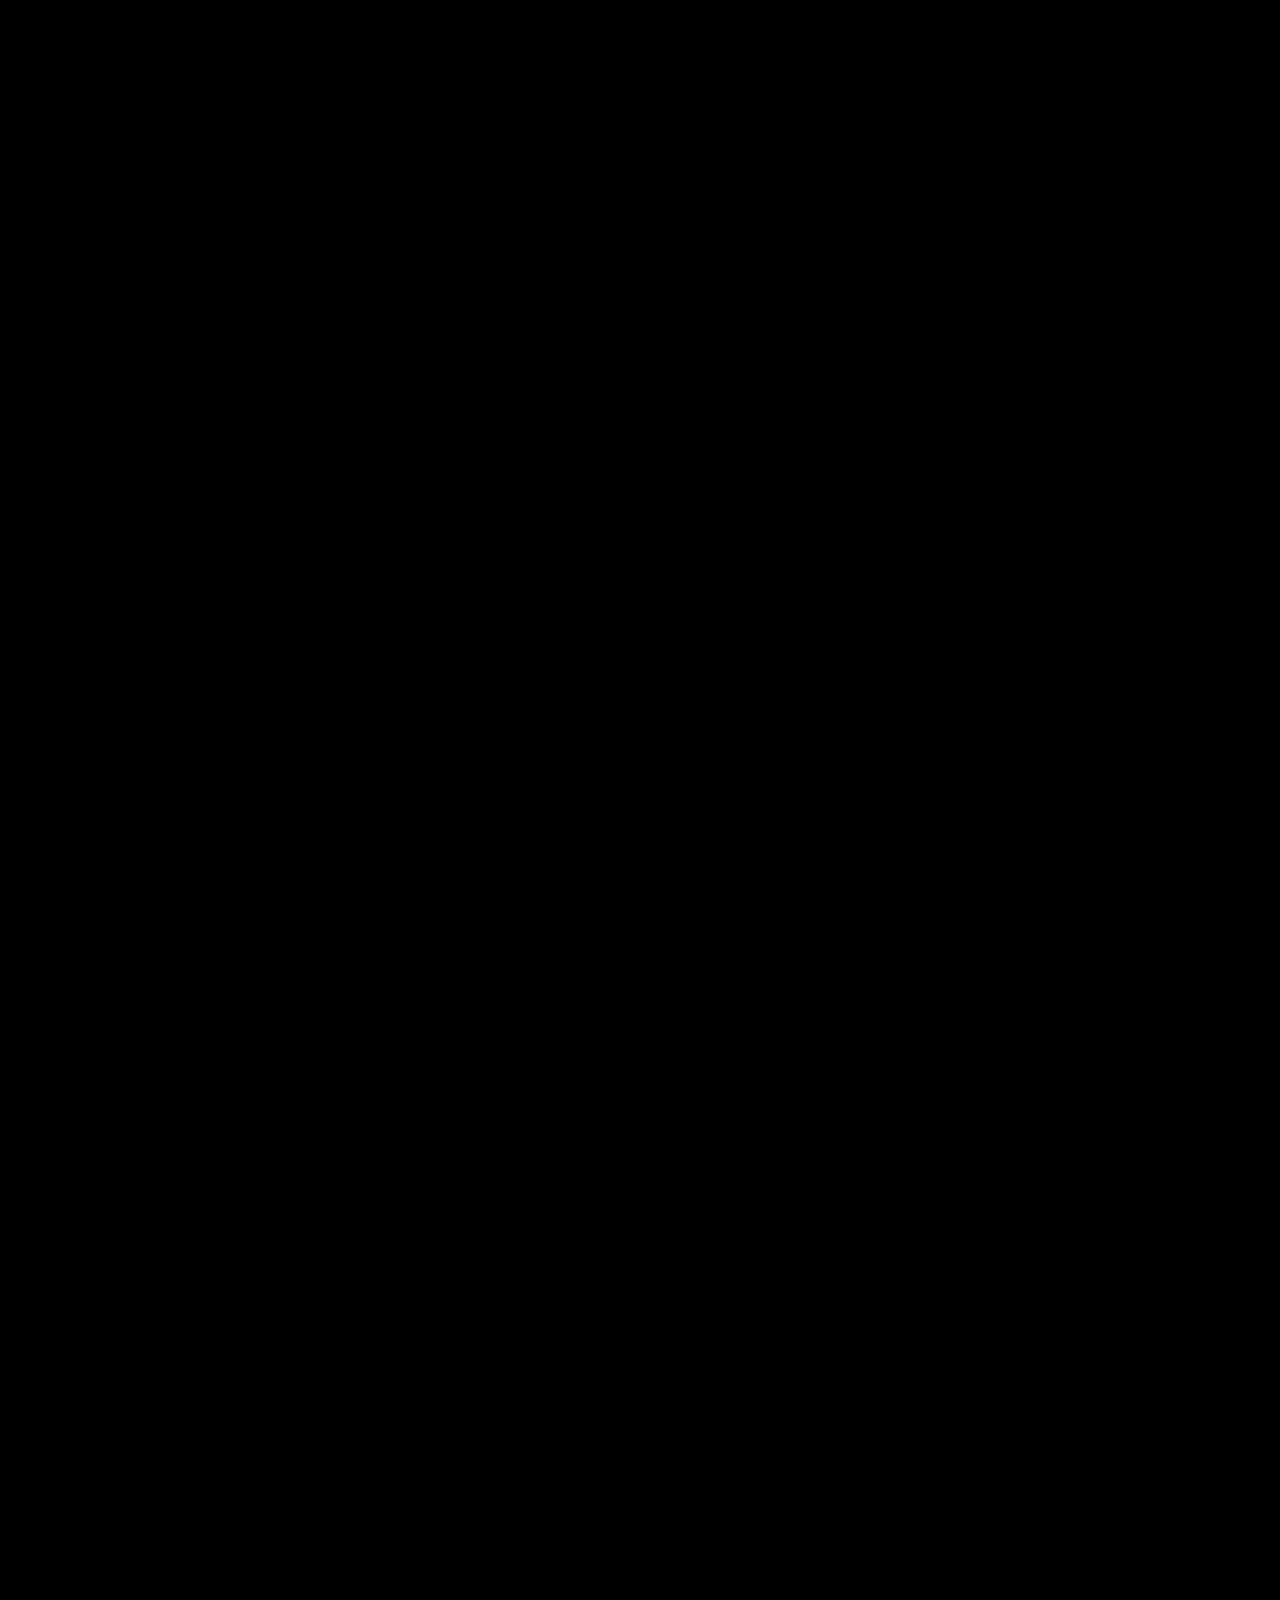
==== index.html @ 920f7a50 "initial commit" ====
<!DOCTYPE html>
<html>
<head>
    <script src="index.js"></script>
    <link rel="stylesheet" href="index.css">
    <meta name="viewport" content="width=device-width, initial-scale=1.0">
</head>

<body style="margin: 0;">
    <div class="space">

    </div>

</body>
</html>
---- index.css ----
.space {
    height: 200vh;
    width: 100%;
    background-color: black;
}
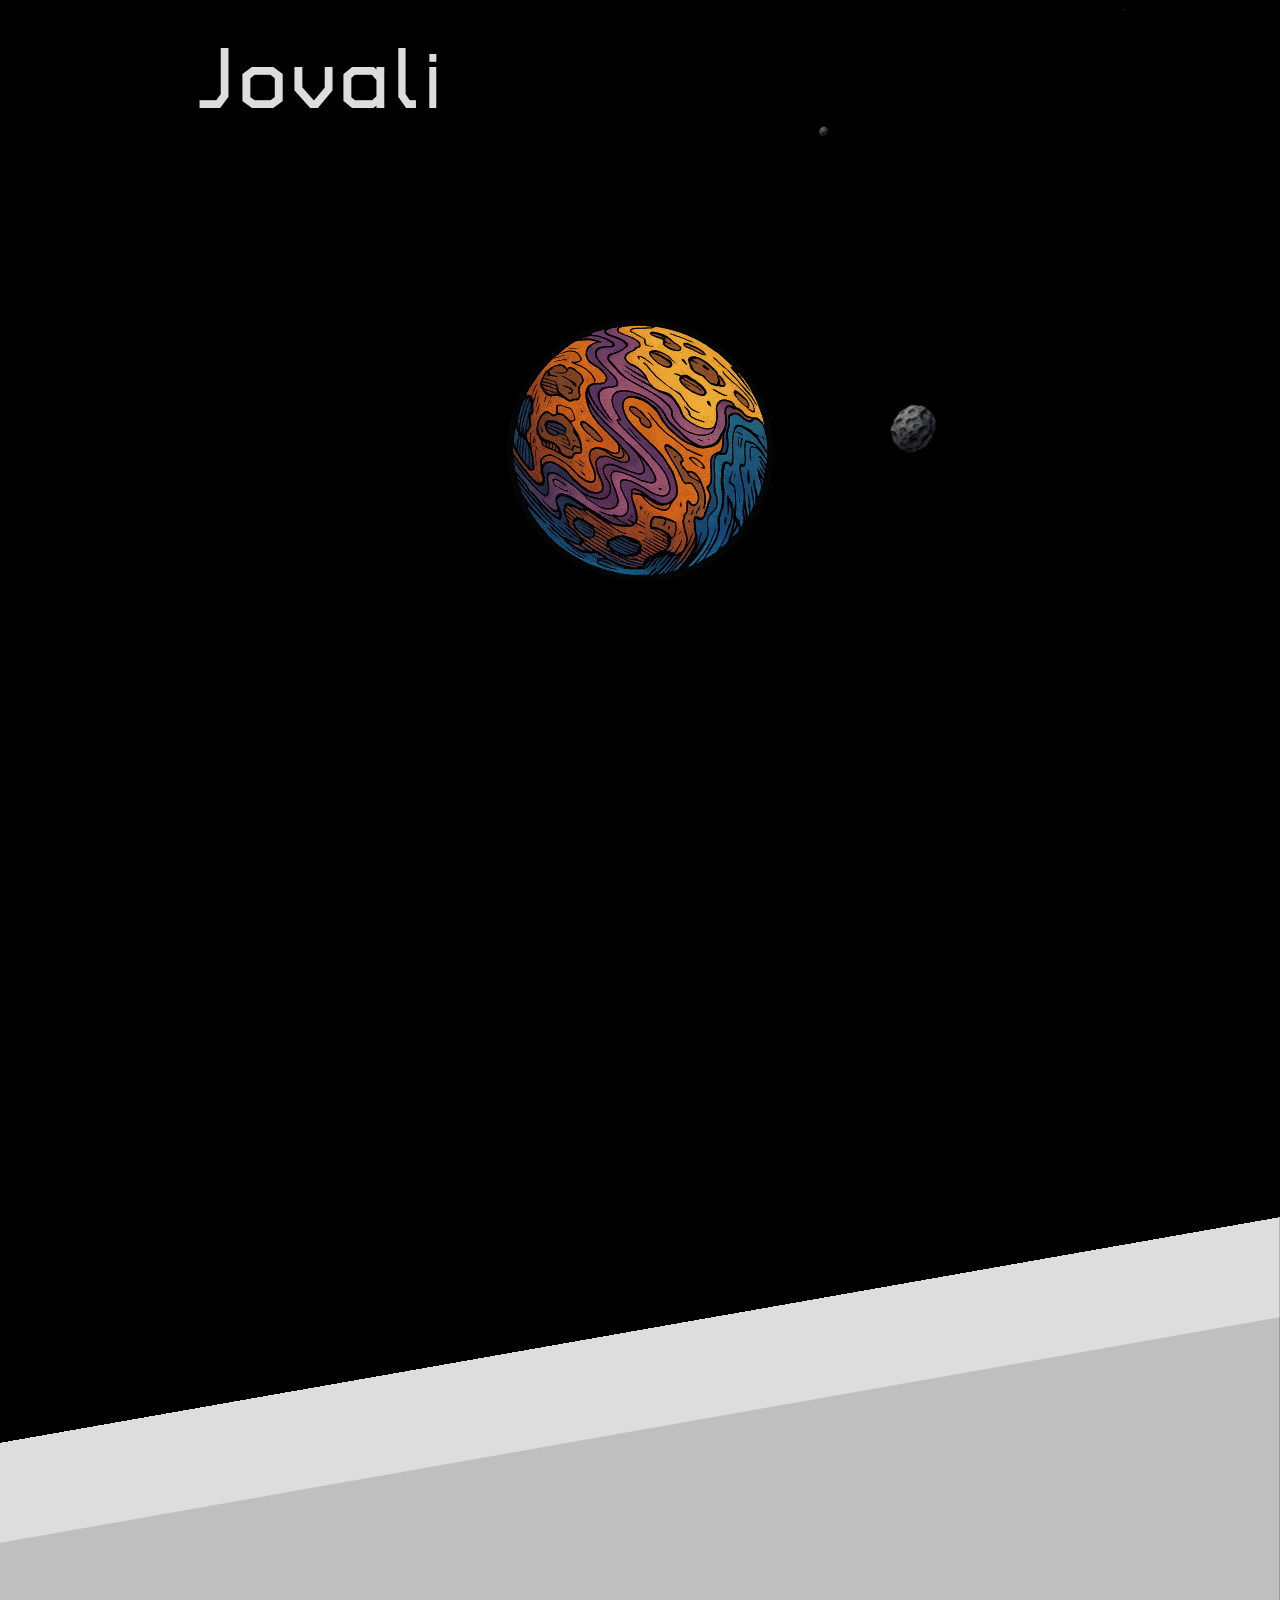
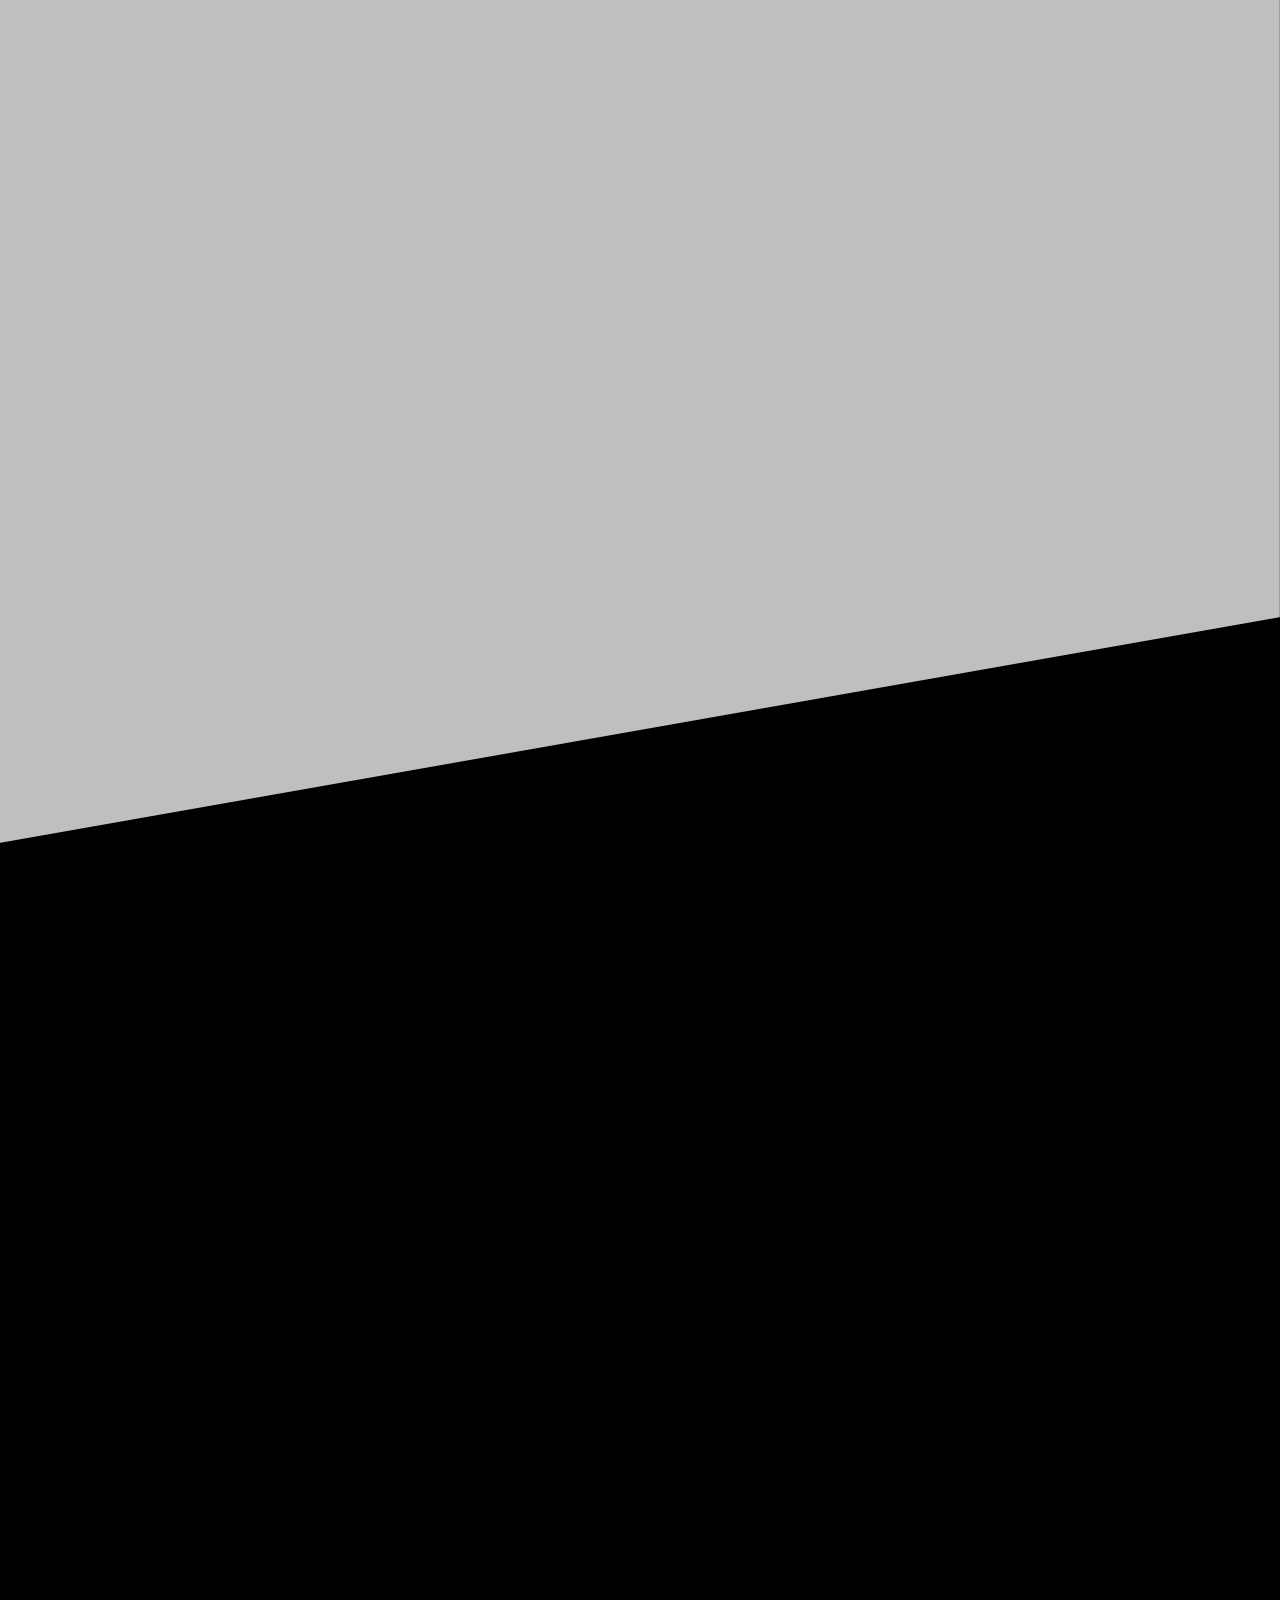
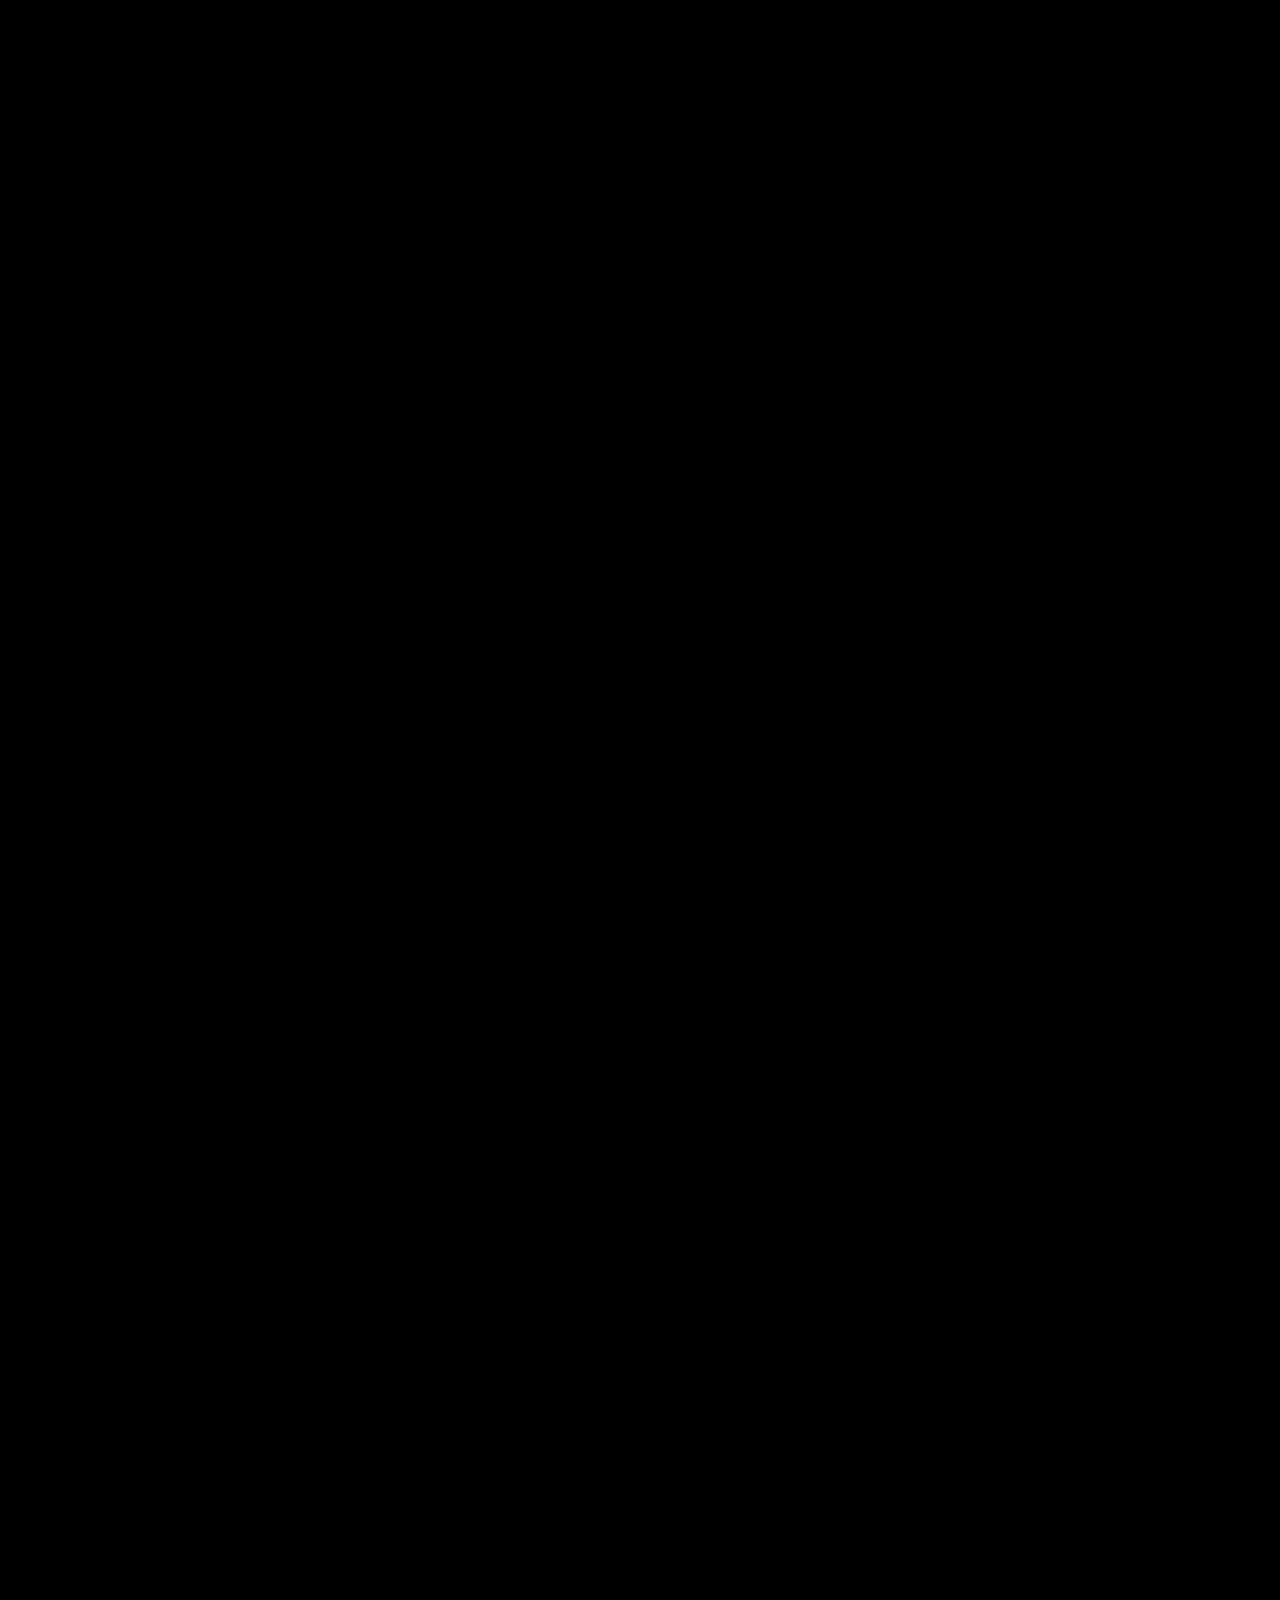
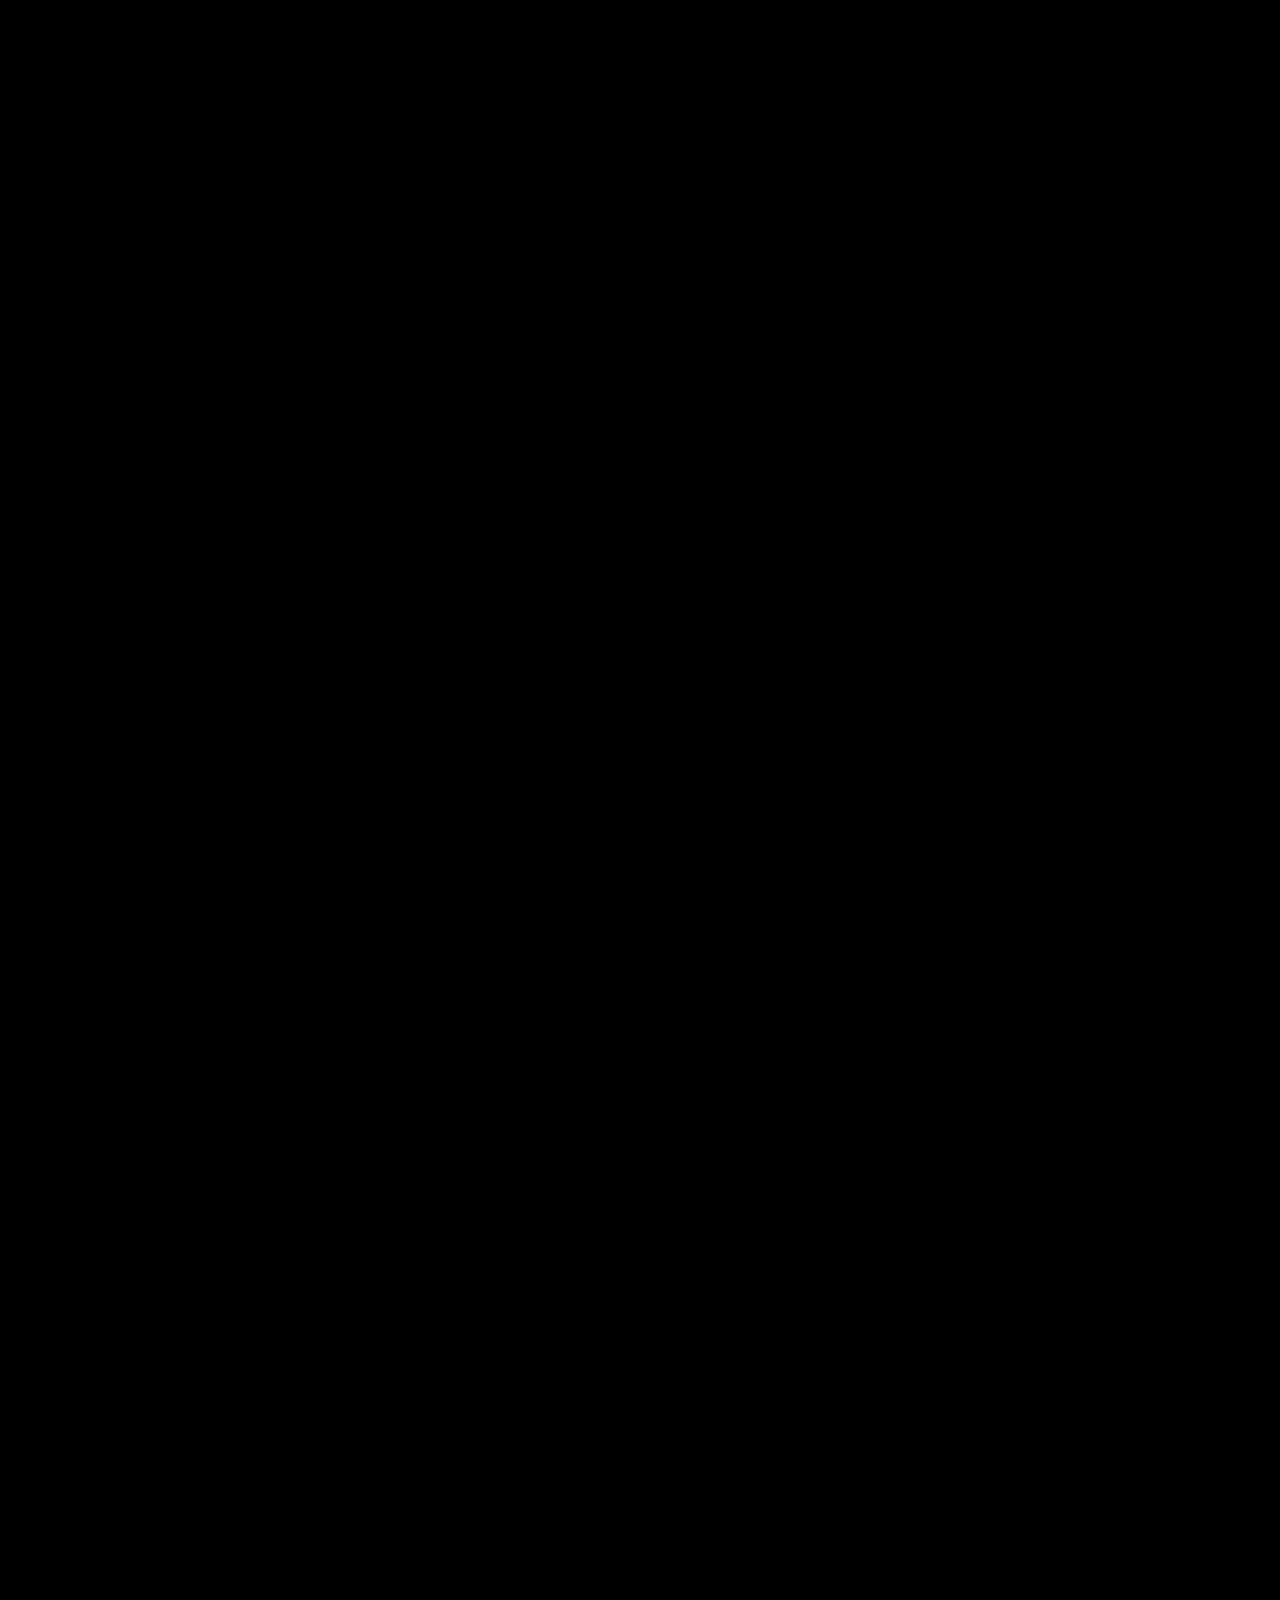
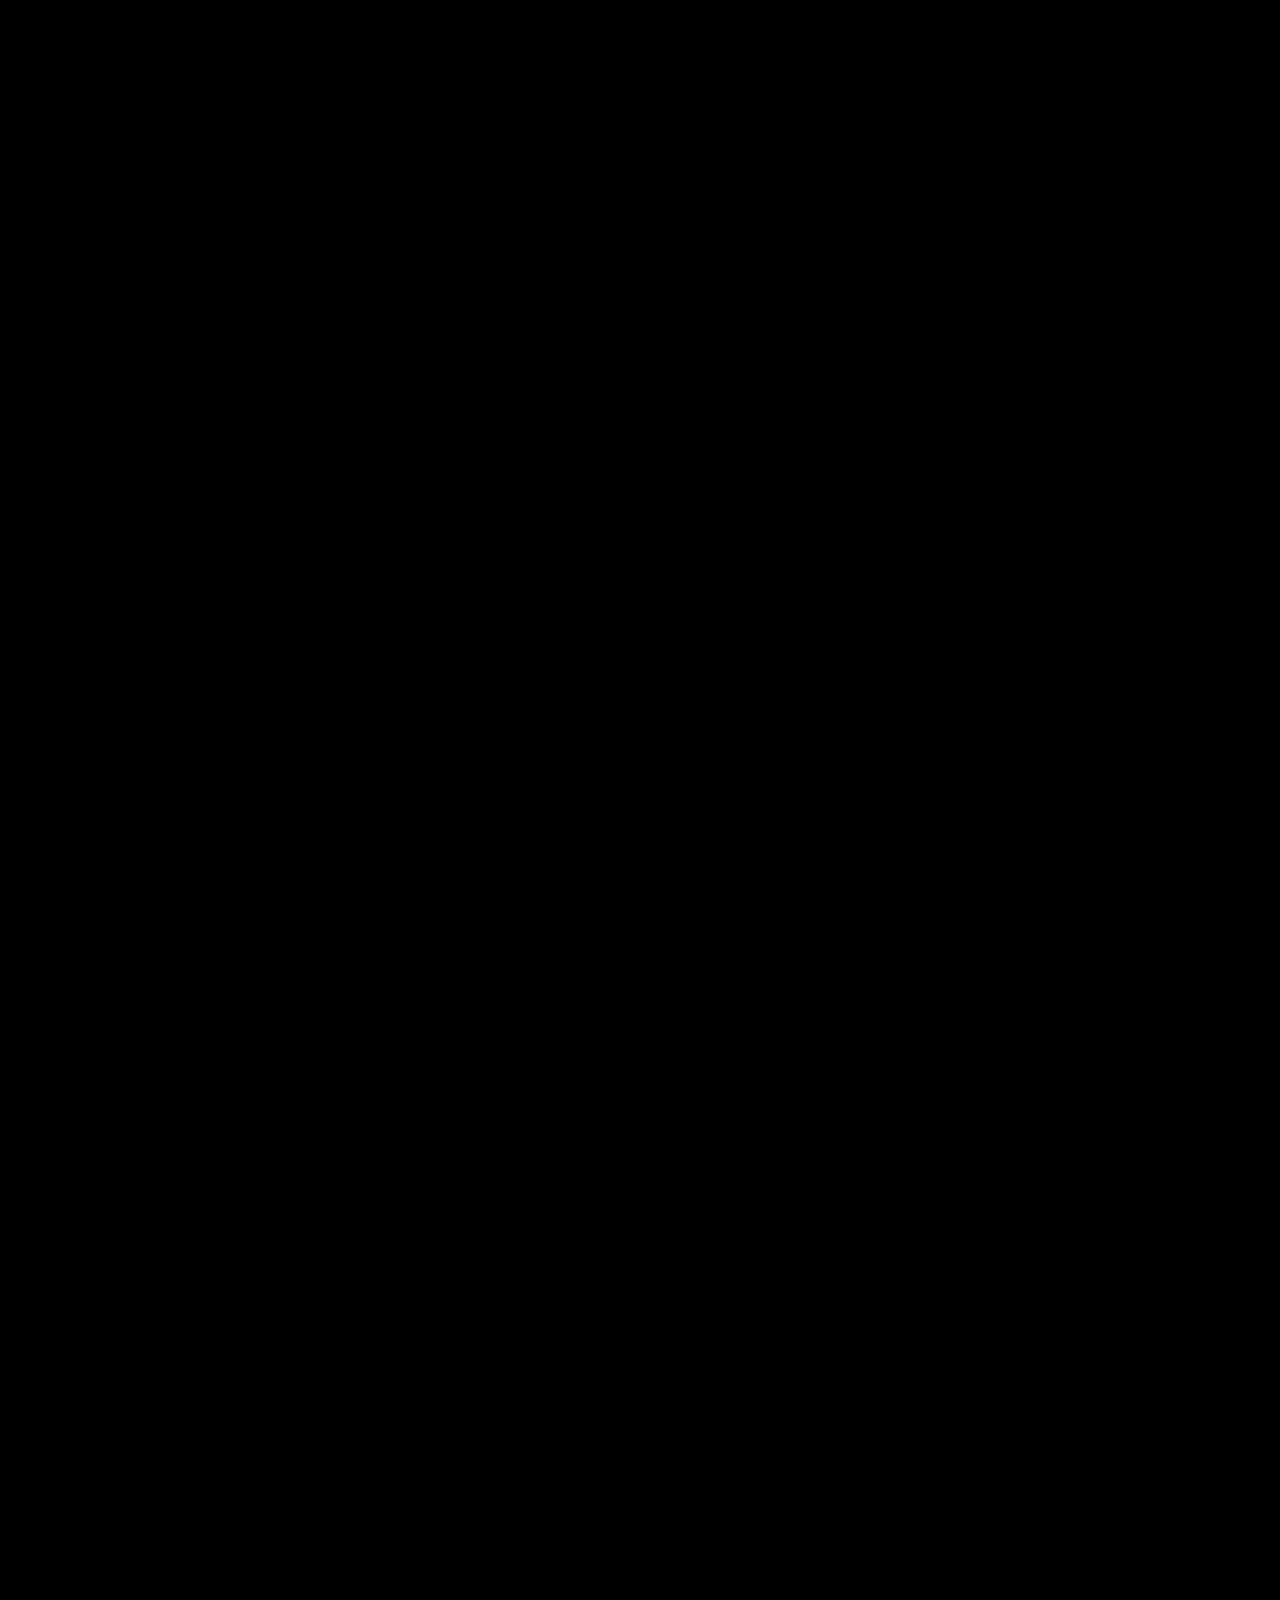
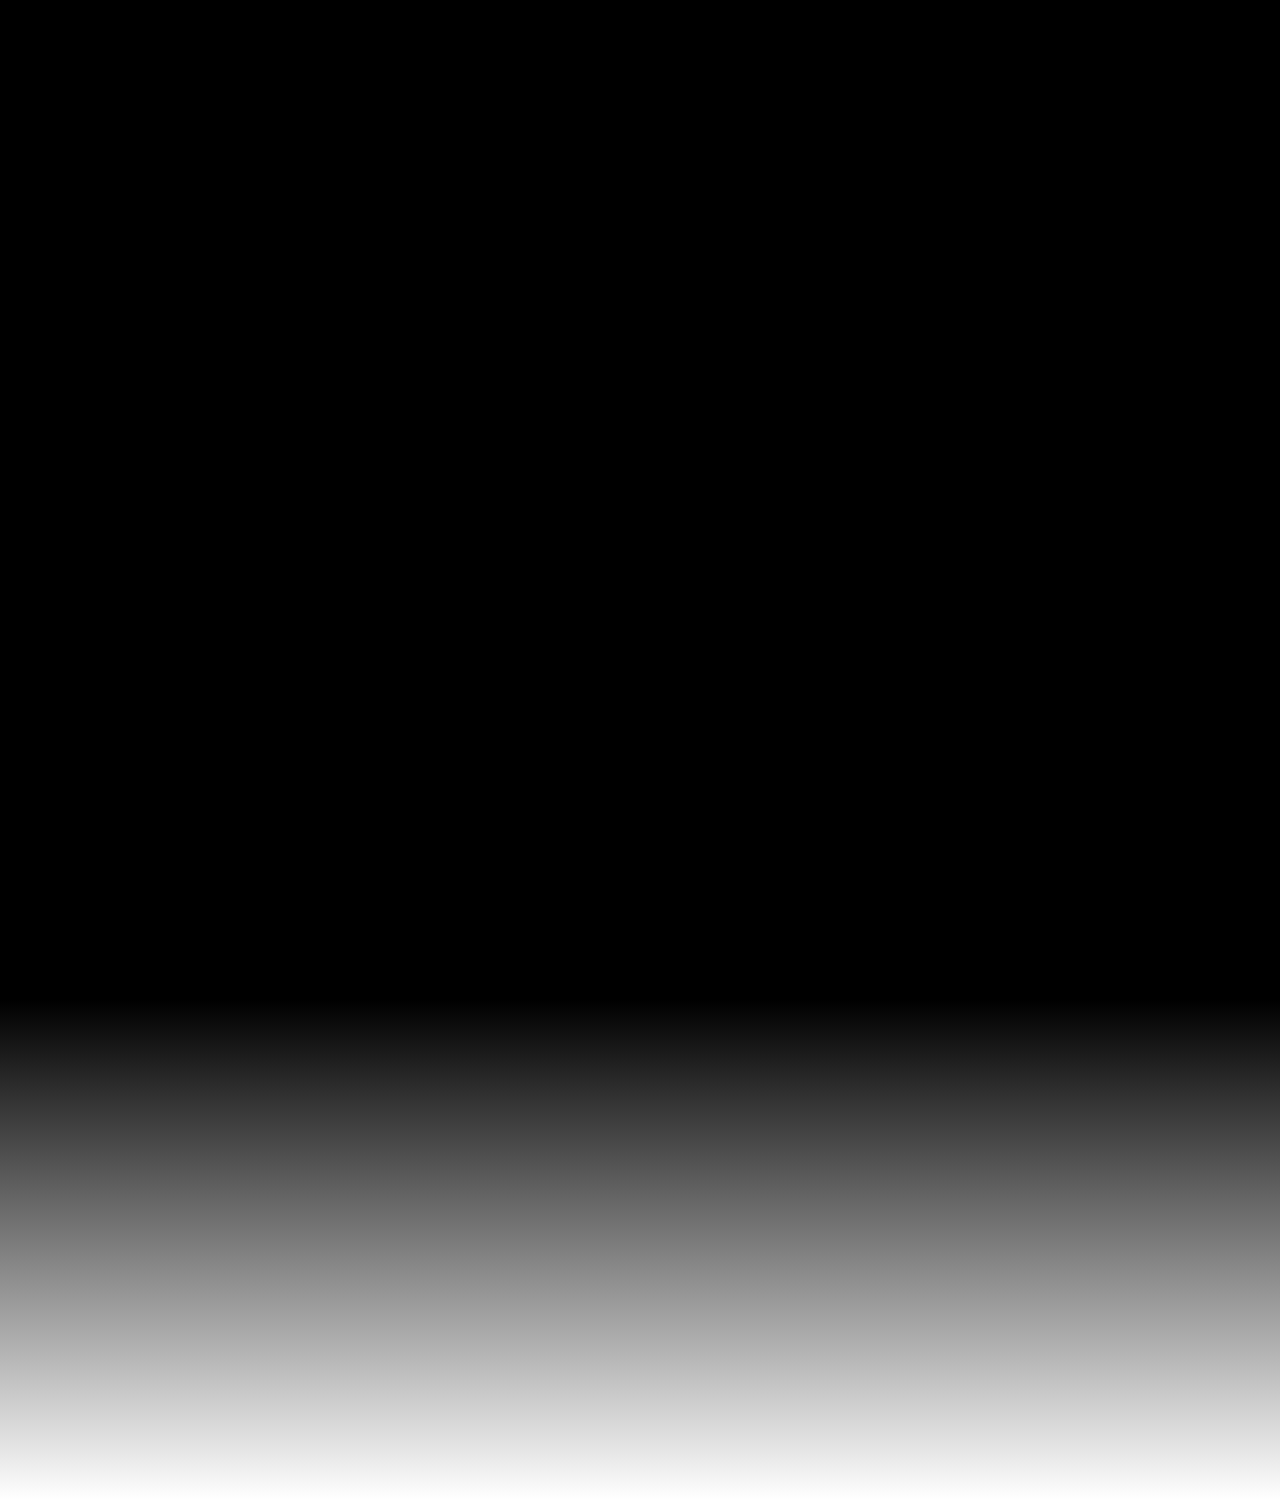
==== commit 09b913d0: "Alot of work" ====
--- a/index.html
+++ b/index.html
@@ -3,13 +3,39 @@
 <head>
     <script src="index.js"></script>
     <link rel="stylesheet" href="index.css">
+    <link rel="preconnect" href="https://fonts.googleapis.com">
+    <link rel="preconnect" href="https://fonts.gstatic.com" crossorigin>
+    <link href="https://fonts.googleapis.com/css2?family=Turret+Road:wght@200;300;400;500;700;800&display=swap" rel="stylesheet">
     <meta name="viewport" content="width=device-width, initial-scale=1.0">
 </head>
 
 <body style="margin: 0;">
     <div class="space">
+        <div class="space-title">
+            <h1>Jovali</h1>
+        </div>
 
+        <img class="meteor meteor0" src="assets/meteorite-cellshade.png"></img>
+        <img class="meteor meteor1" src="assets/meteorite-cellshade.png"></img>
+        <img class="meteor meteor2" src="assets/meteorite-cellshade.png"></img>
+        <img class="meteor meteor3" src="assets/meteorite-cellshade.png"></img>
+        <img class="planet" src="assets/exoplanet.png"></img>
+        
+        <div class="white-card-wrapper">
+            <div class="white-card-container">
+                <div class="white-card-banderoller">
+                    <h2 class="marquee">
+                        <span>Unique Creations &nbsp; Efficient Design &nbsp; Impressive Results &nbsp;</span>
+                    </h2>
+                    <h2 class="marquee marquee2">
+                        <span>Unique Creations &nbsp; Efficient Design &nbsp; Impressive Results &nbsp;</span>
+                    </h2>
+                </div>
+                <div class="white-card"></div>
+            </div>
+        </div>
     </div>
+    <div class="transition-gradient"></div>
 
 </body>
 </html>
--- a/index.css
+++ b/index.css
@@ -1,5 +1,136 @@
+:root {
+    --light-grey: #dddddd;
+    --medium-grey: #aaaaaa;
+}
+
+body {
+    display: block;
+}
+
+h1 {
+    color: var(--light-grey);
+    font-family: "Turret Road", sans-serif;
+    font-weight: 700;
+    font-style: normal;
+    letter-spacing: 4px;
+    font-size: 4rem;
+    margin: 0;
+}
+
+h2 {
+    color: var(--medium-grey);
+    font-family: "Turret Road", sans-serif;
+    font-weight: 700;
+    font-style: normal;
+    letter-spacing: 4px;
+    font-size: 2rem;
+    margin: 0;
+}
+
 .space {
-    height: 200vh;
+    display: flex;
+    height: 1000vh;
     width: 100%;
     background-color: black;
 }
+
+.space-title {
+    position: fixed;
+    margin-top: 0;
+    transform: translateX(-25vw);
+    cursor: default;
+    z-index: 100;
+}
+
+.meteor {
+    position: fixed;
+    width: 200px;
+    height: 200px;
+    border-radius: 50%;
+}
+
+.planet {
+    position: fixed;
+    width: 300px;
+    height: 300px;
+}
+
+.white-card-wrapper {
+    display: flex;
+    justify-content: center;
+    align-items: center;
+    position: absolute;
+    top: 110vh;
+    width: 100%;
+    left: 0;
+    overflow: hidden; /* this is what clips the rotated content */
+}
+
+.white-card-container {
+    display: flex;
+    height: 150vh;
+    width: 100vw;
+    flex-direction: column;
+    transform: skewY(-10deg);
+    transform-origin: center, center;
+    will-change: transform;
+}
+
+.white-card {
+    min-height: 100vh;
+    width: 100%;
+    background-color: white;
+    opacity: 75%;
+}
+
+/* --------- Banderoller Start --------- */  
+.white-card-banderoller {
+    height: 100px;
+    width: 100%;
+    background-color: var(--light-grey);
+    overflow: hidden;
+    position: relative;
+}
+
+.marquee {
+    width: 100%;
+    display: inline-block;
+    white-space: nowrap;
+    position: absolute;
+    will-change: transform;
+    overflow: hidden;
+}
+
+.marquee span {
+    display: inline-block;
+    font-size: 2rem;
+    color: var(--medium-grey);
+    font-family: "Turret Road", sans-serif;
+    font-weight: 700;
+    font-style: normal;
+    letter-spacing: 4px;
+    margin-top: 10px;
+    padding-left: 100%;
+    animation: marquee  8s linear infinite;
+}
+
+.marquee2 span {
+    animation-delay: 4s;
+}
+
+@keyframes marquee {
+    0% {
+        transform: translate(0, 0);
+    }
+    100% {
+        transform: translate(-100%, 0);
+    }
+}
+/* --------- Banderoller End --------- */  
+
+.transition-gradient {
+    height: 500px;
+    width: 100%;
+    background: linear-gradient(to bottom, black, white 100%);
+}
+
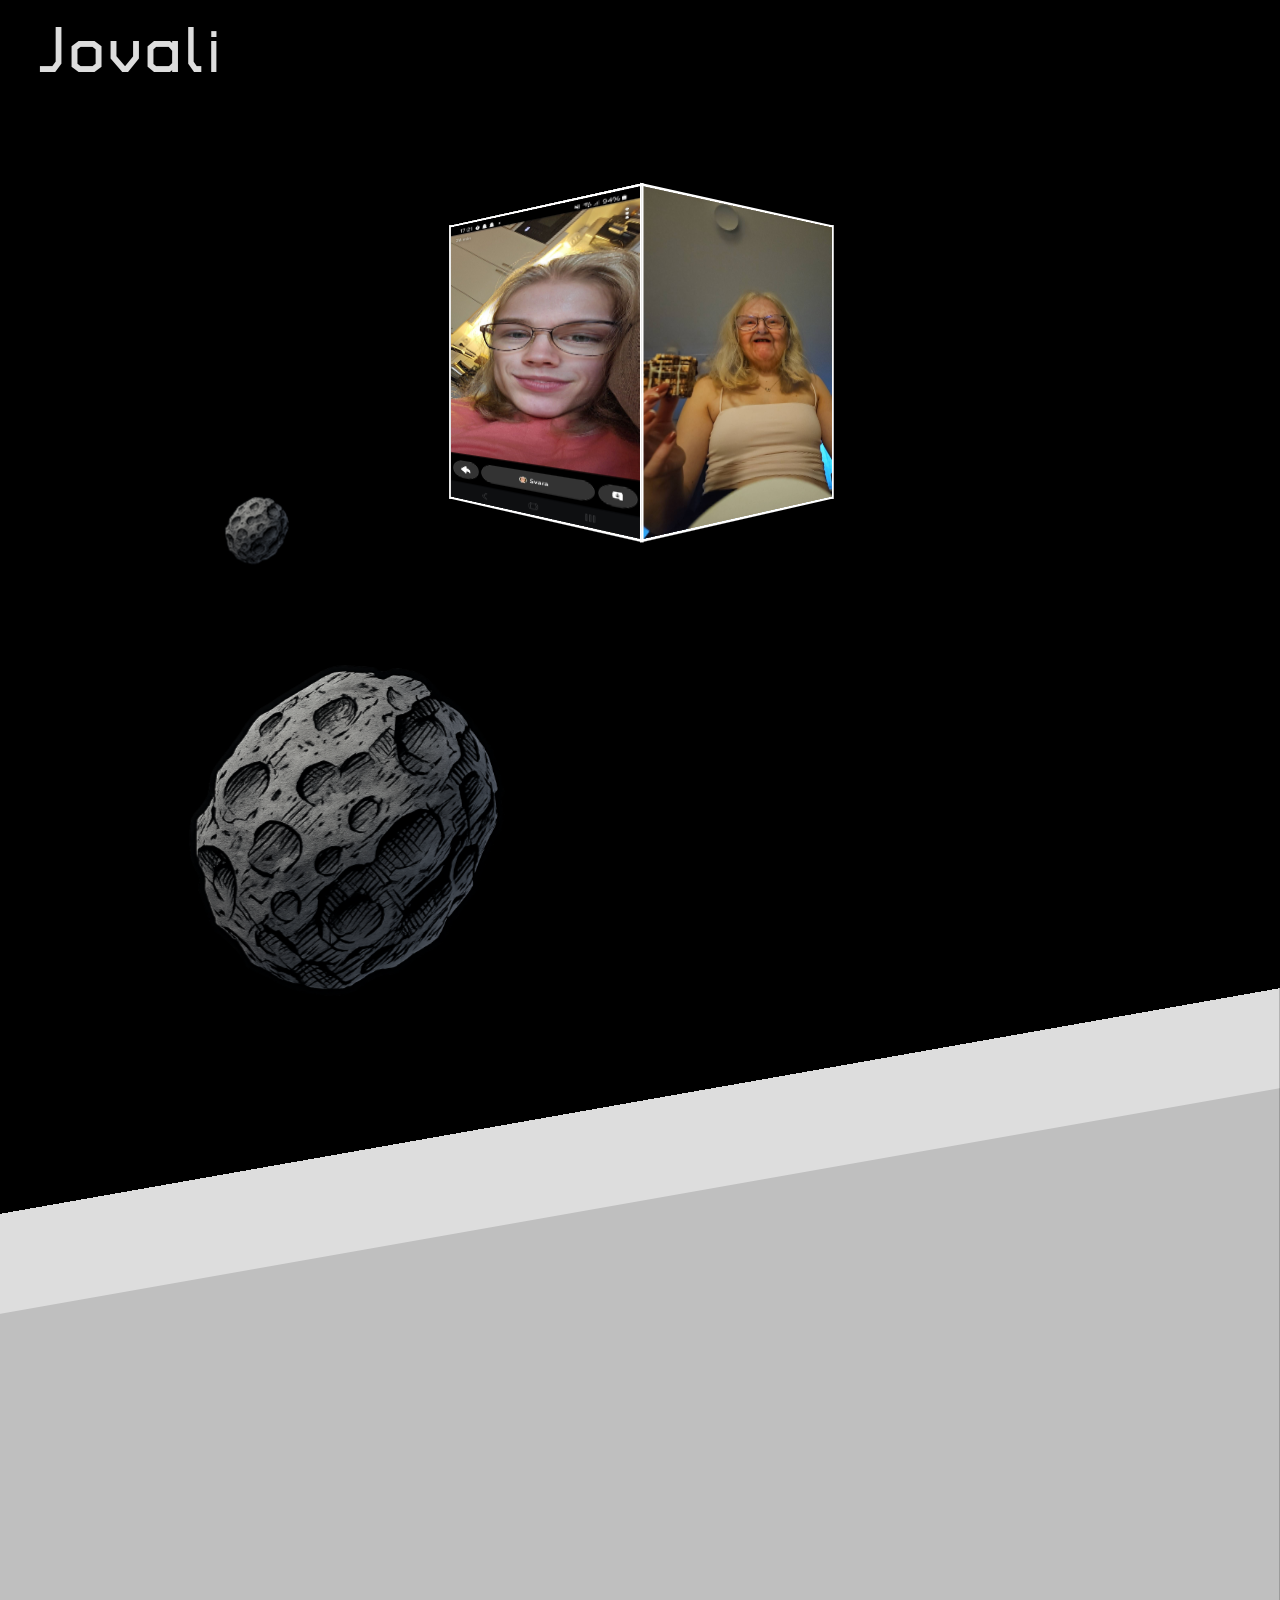
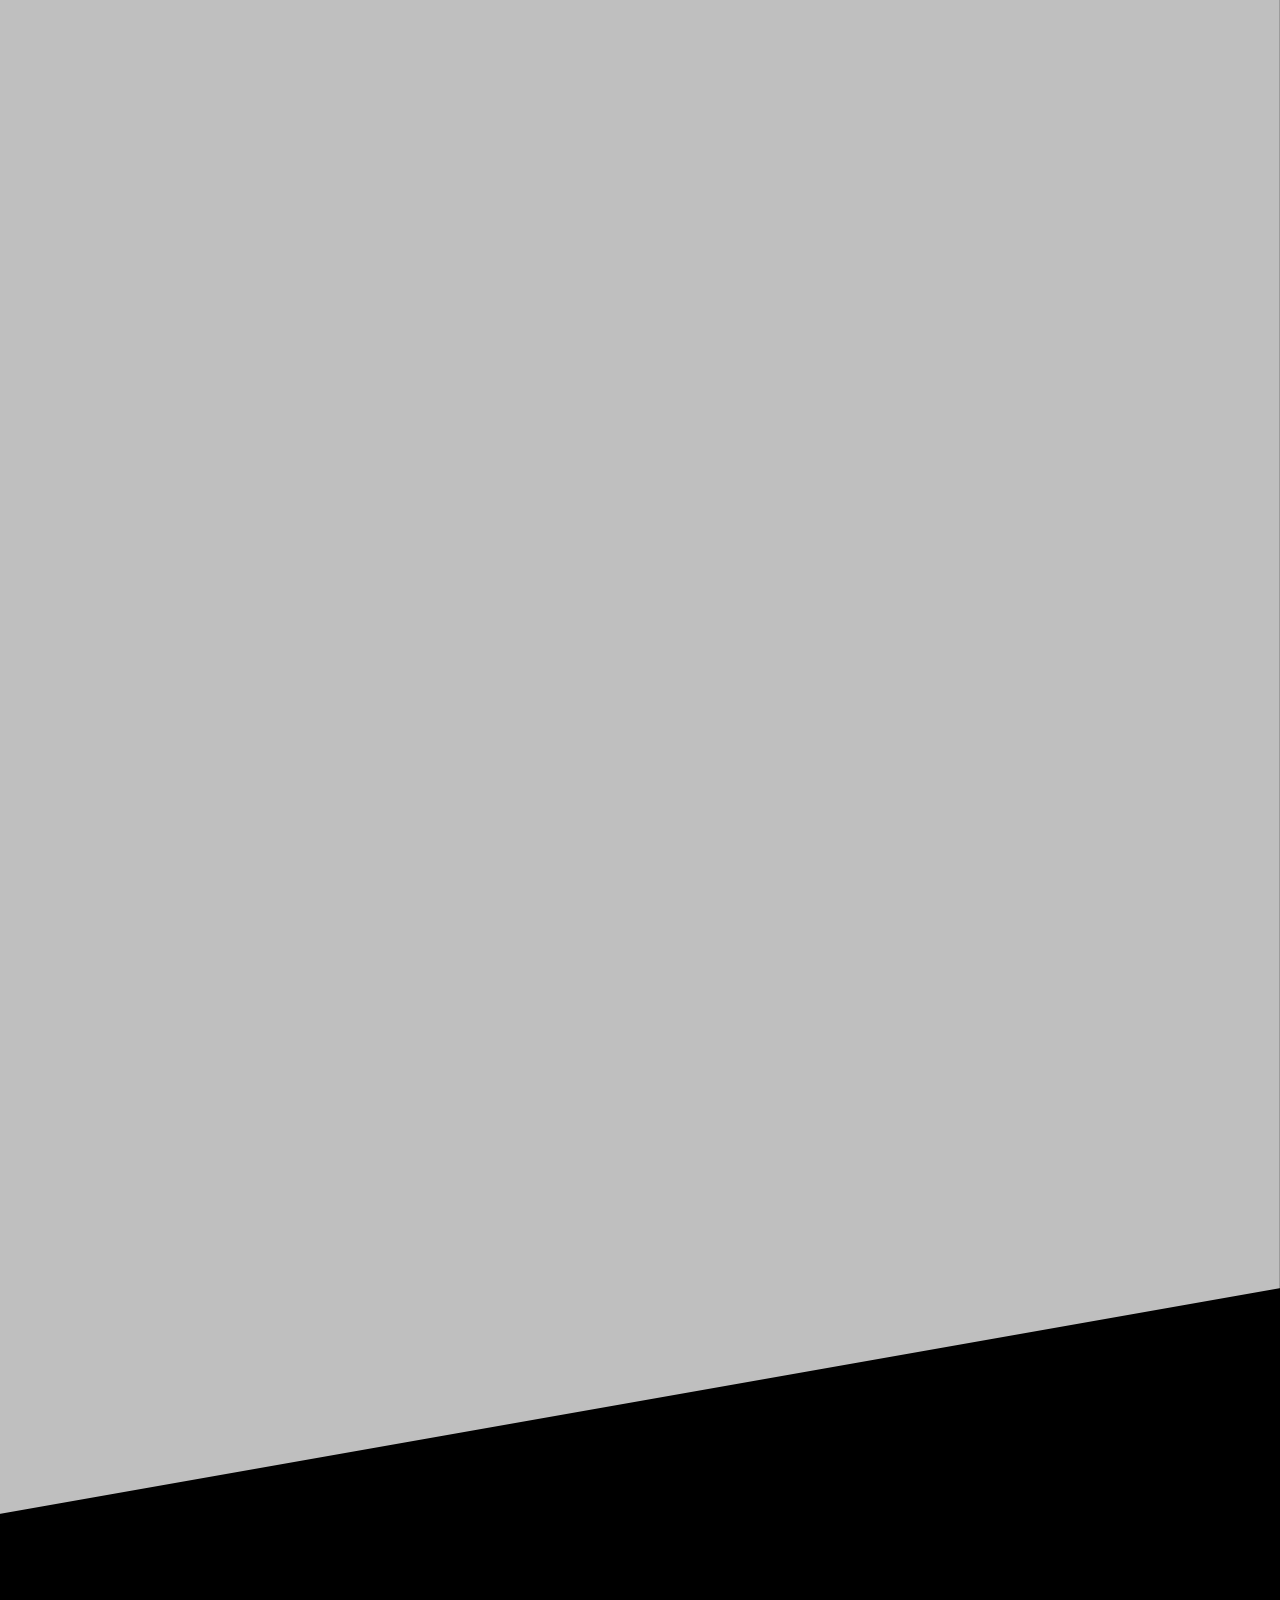
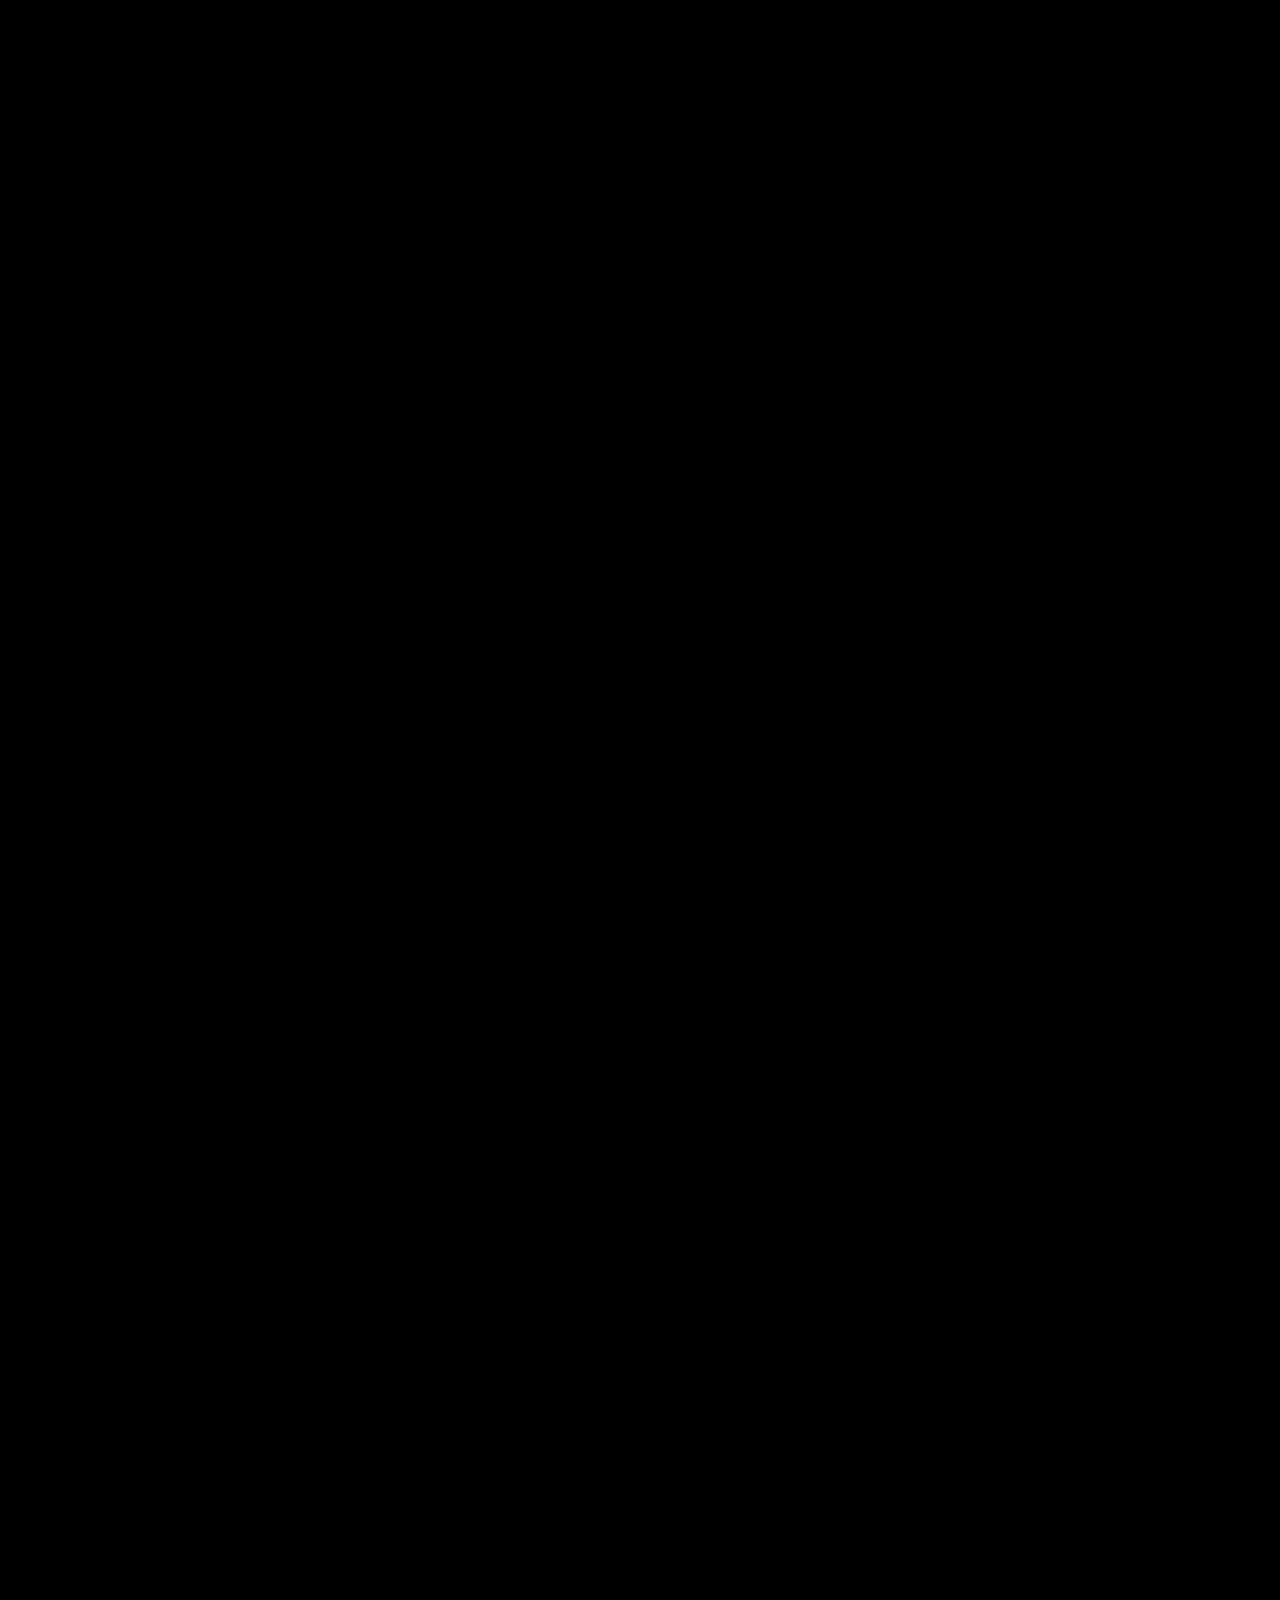
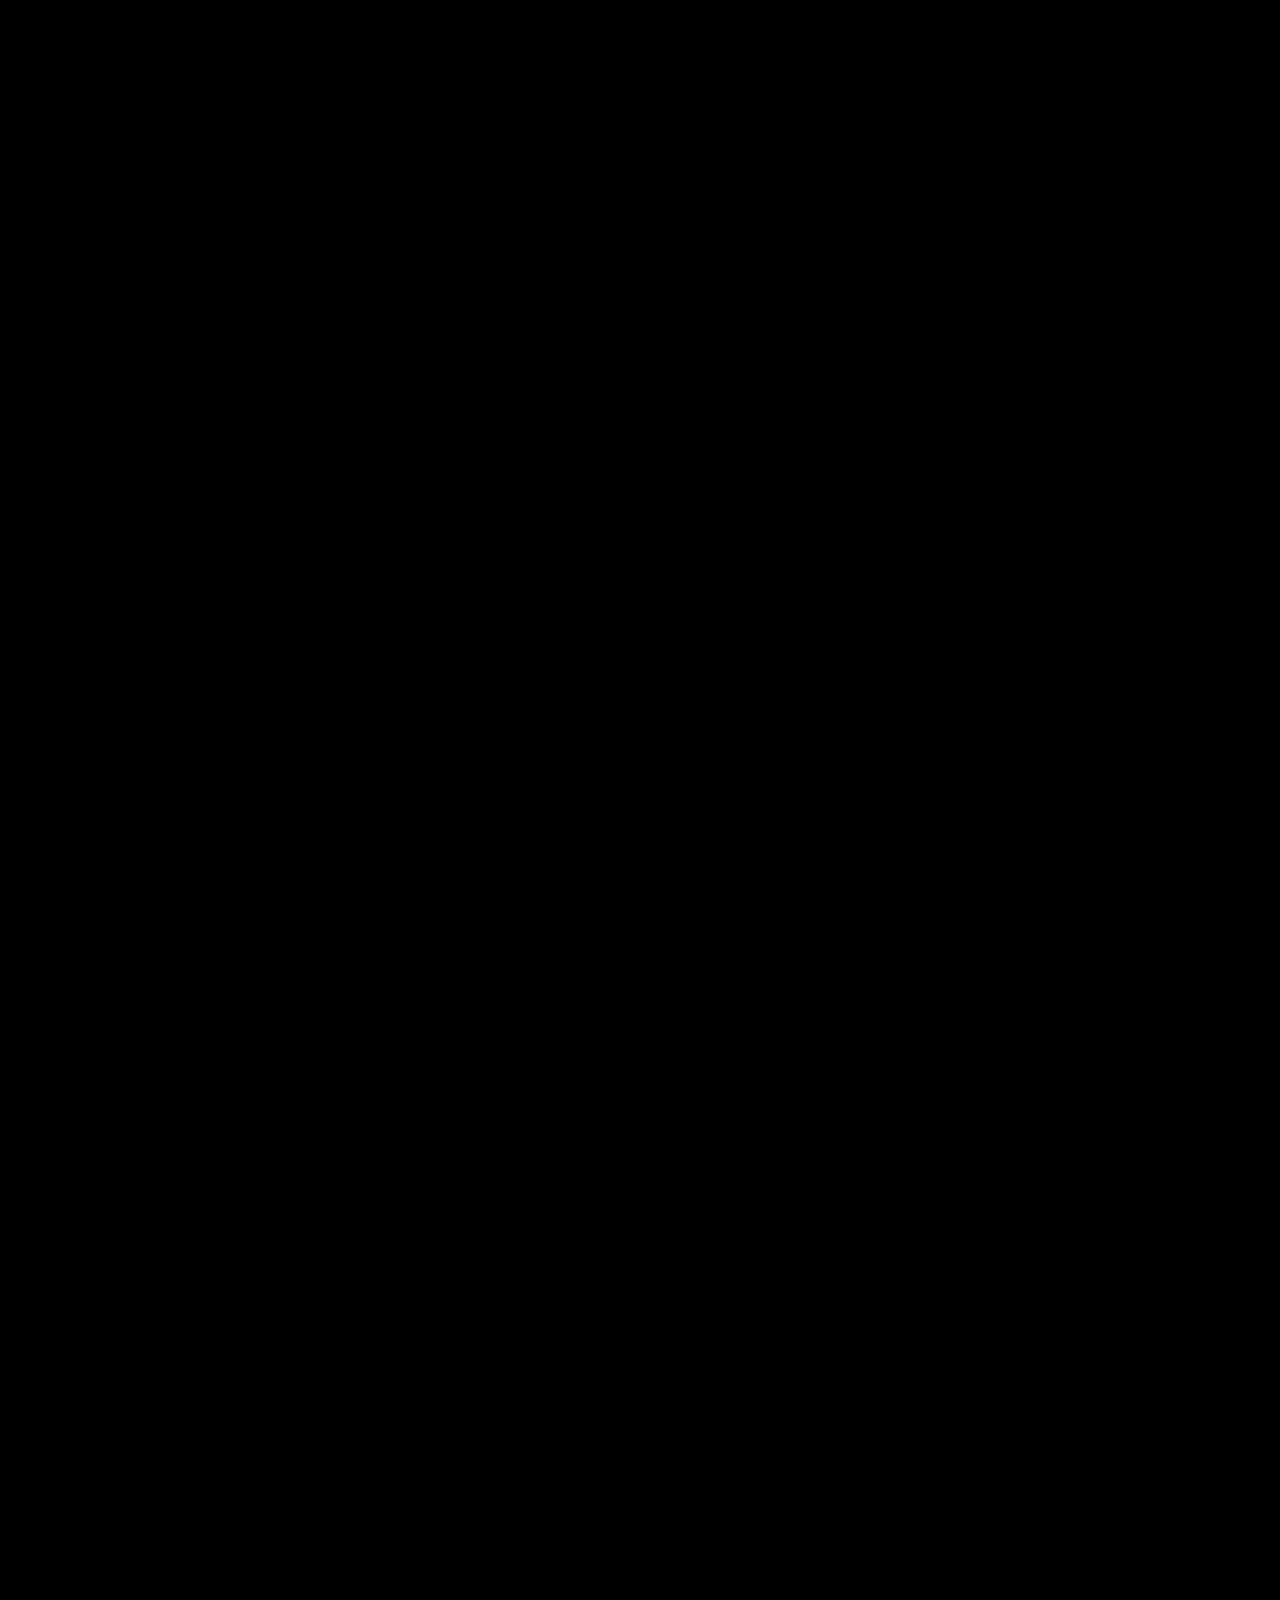
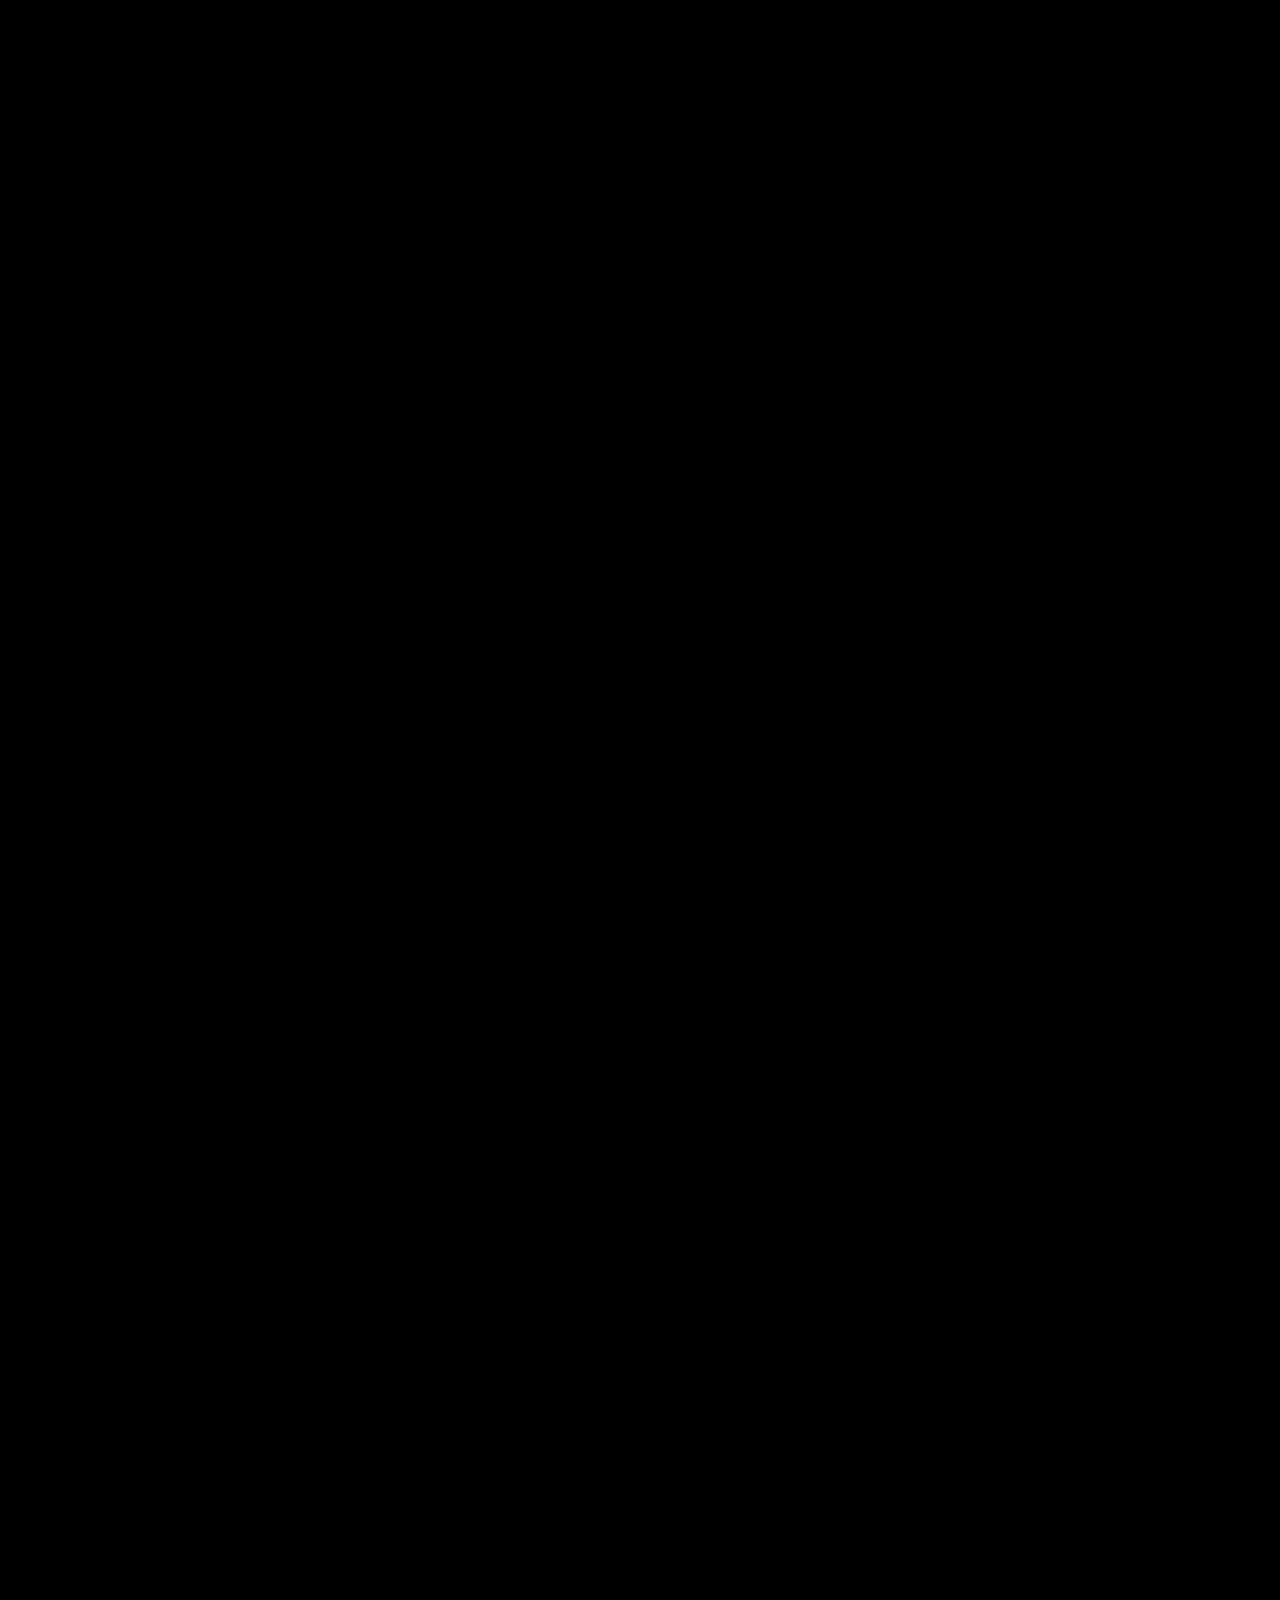
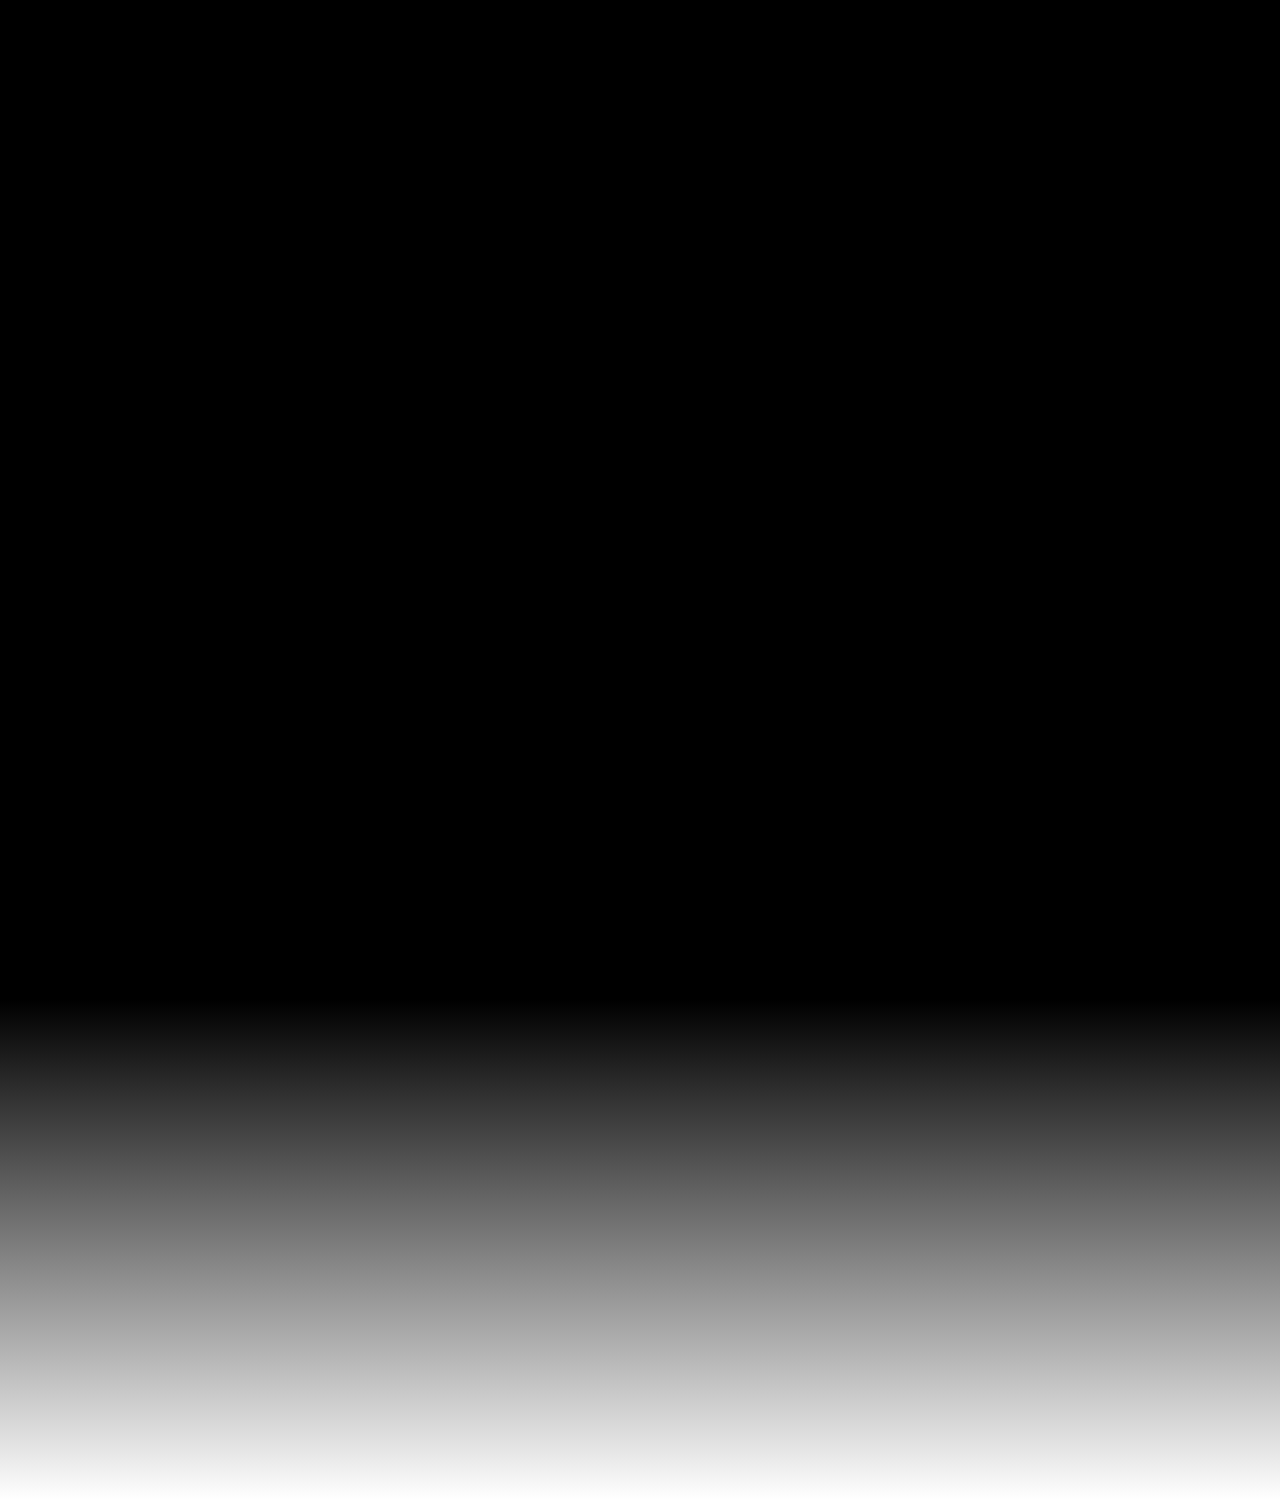
==== commit d91bdc06: "Added spinning cube" ====
--- a/index.html
+++ b/index.html
@@ -15,11 +15,22 @@
             <h1>Jovali</h1>
         </div>
 
+        <div class="cube-scene">
+            <div class="cube">
+                <div class="face front"><img class="cube-img" src="assets/Elin1.jpg"></img></div>
+                <div class="face back"><img class="cube-img" src="assets/Elin2.jpg"></img></div>
+                <div class="face right"><img class="cube-img" src="assets/Elin3.jpg"></img></div>
+                <div class="face left"><img class="cube-img" src="assets/Elin4.jpg"></img></div>
+                <div class="face top"><img class="cube-img" src="assets/Elin5.jpg"></img></div>
+                <div class="face bottom"><img class="cube-img" src="assets/Elin6.jpg"></img></div>
+            </div>
+        </div>
+
         <img class="meteor meteor0" src="assets/meteorite-cellshade.png"></img>
         <img class="meteor meteor1" src="assets/meteorite-cellshade.png"></img>
         <img class="meteor meteor2" src="assets/meteorite-cellshade.png"></img>
         <img class="meteor meteor3" src="assets/meteorite-cellshade.png"></img>
-        <img class="planet" src="assets/exoplanet.png"></img>
+        <!--<img class="planet" src="assets/exoplanet.png"></img>-->
         
         <div class="white-card-wrapper">
             <div class="white-card-container">
--- a/index.css
+++ b/index.css
@@ -1,6 +1,8 @@
 :root {
     --light-grey: #dddddd;
     --medium-grey: #aaaaaa;
+    --cube-side-length: 30vh;
+    --cube-z-offset: calc(var(--cube-side-length)/2);
 }
 
 body {
@@ -53,23 +55,33 @@
     position: fixed;
     width: 300px;
     height: 300px;
+    top: 50%;
+    left: 50%;
+    transform: translate(-50%, -50%);
+    animation: planetSpin 15s infinite linear;
+}
+
+@keyframes planetSpin {
+    0%   { transform: translate(-50%, -50%) rotate(0deg) rotate(0deg); }
+    100% { transform: translate(-50%, -50%) rotate(360deg) rotate(360deg); }
 }
 
 .white-card-wrapper {
+    z-index: 3;
     display: flex;
     justify-content: center;
     align-items: center;
     position: absolute;
-    top: 110vh;
+    top: 90vh;
     width: 100%;
     left: 0;
-    overflow: hidden; /* this is what clips the rotated content */
+    overflow: hidden;
 }
 
 .white-card-container {
     display: flex;
-    height: 150vh;
-    width: 100vw;
+    height: auto;
+    width: 110vw;
     flex-direction: column;
     transform: skewY(-10deg);
     transform-origin: center, center;
@@ -77,7 +89,7 @@
 }
 
 .white-card {
-    min-height: 100vh;
+    height: 200vh;
     width: 100%;
     background-color: white;
     opacity: 75%;
@@ -134,3 +146,51 @@
     background: linear-gradient(to bottom, black, white 100%);
 }
 
+
+/* --------- Cube Start --------- */  
+.cube-scene {
+    width: var(--cube-side-length);
+    height: var(--cube-side-length);
+    perspective: 800px;
+    position: fixed;
+    top: 40%;
+    left: 50%;
+    transform: translate(-50%, -50%);
+    z-index: 2;
+}
+
+.cube {
+    width: 100%;
+    height: 100%;
+    position: relative;
+    transform-style: preserve-3d;
+    transform: rotateX(-45deg) rotateY(45deg);
+    will-change: transform;
+    transition: transform 0.2s ease-out;
+}
+
+.face {
+    position: absolute;
+    width: var(--cube-side-length);
+    height: var(--cube-side-length);
+    background: rgba(0, 128, 255, 0.8);
+    border: 2px solid #fff;
+    font-size: 24px;
+    text-align: center;
+    line-height: 200px;
+    cursor: pointer;
+}
+
+.cube-img {
+    width: 100%;
+    height: 100%;
+}
+
+.front  { transform: rotateY(  0deg) translateZ(var(--cube-z-offset)); }
+.back   { transform: rotateY(180deg) translateZ(var(--cube-z-offset)); }
+.right  { transform: rotateY( 90deg) translateZ(var(--cube-z-offset)); }
+.left   { transform: rotateY(-90deg) translateZ(var(--cube-z-offset)); }
+.top    { transform: rotateX( 90deg) translateZ(var(--cube-z-offset)); }
+.bottom { transform: rotateX(-90deg) translateZ(var(--cube-z-offset)); }
+/* --------- Cube End --------- */  
+
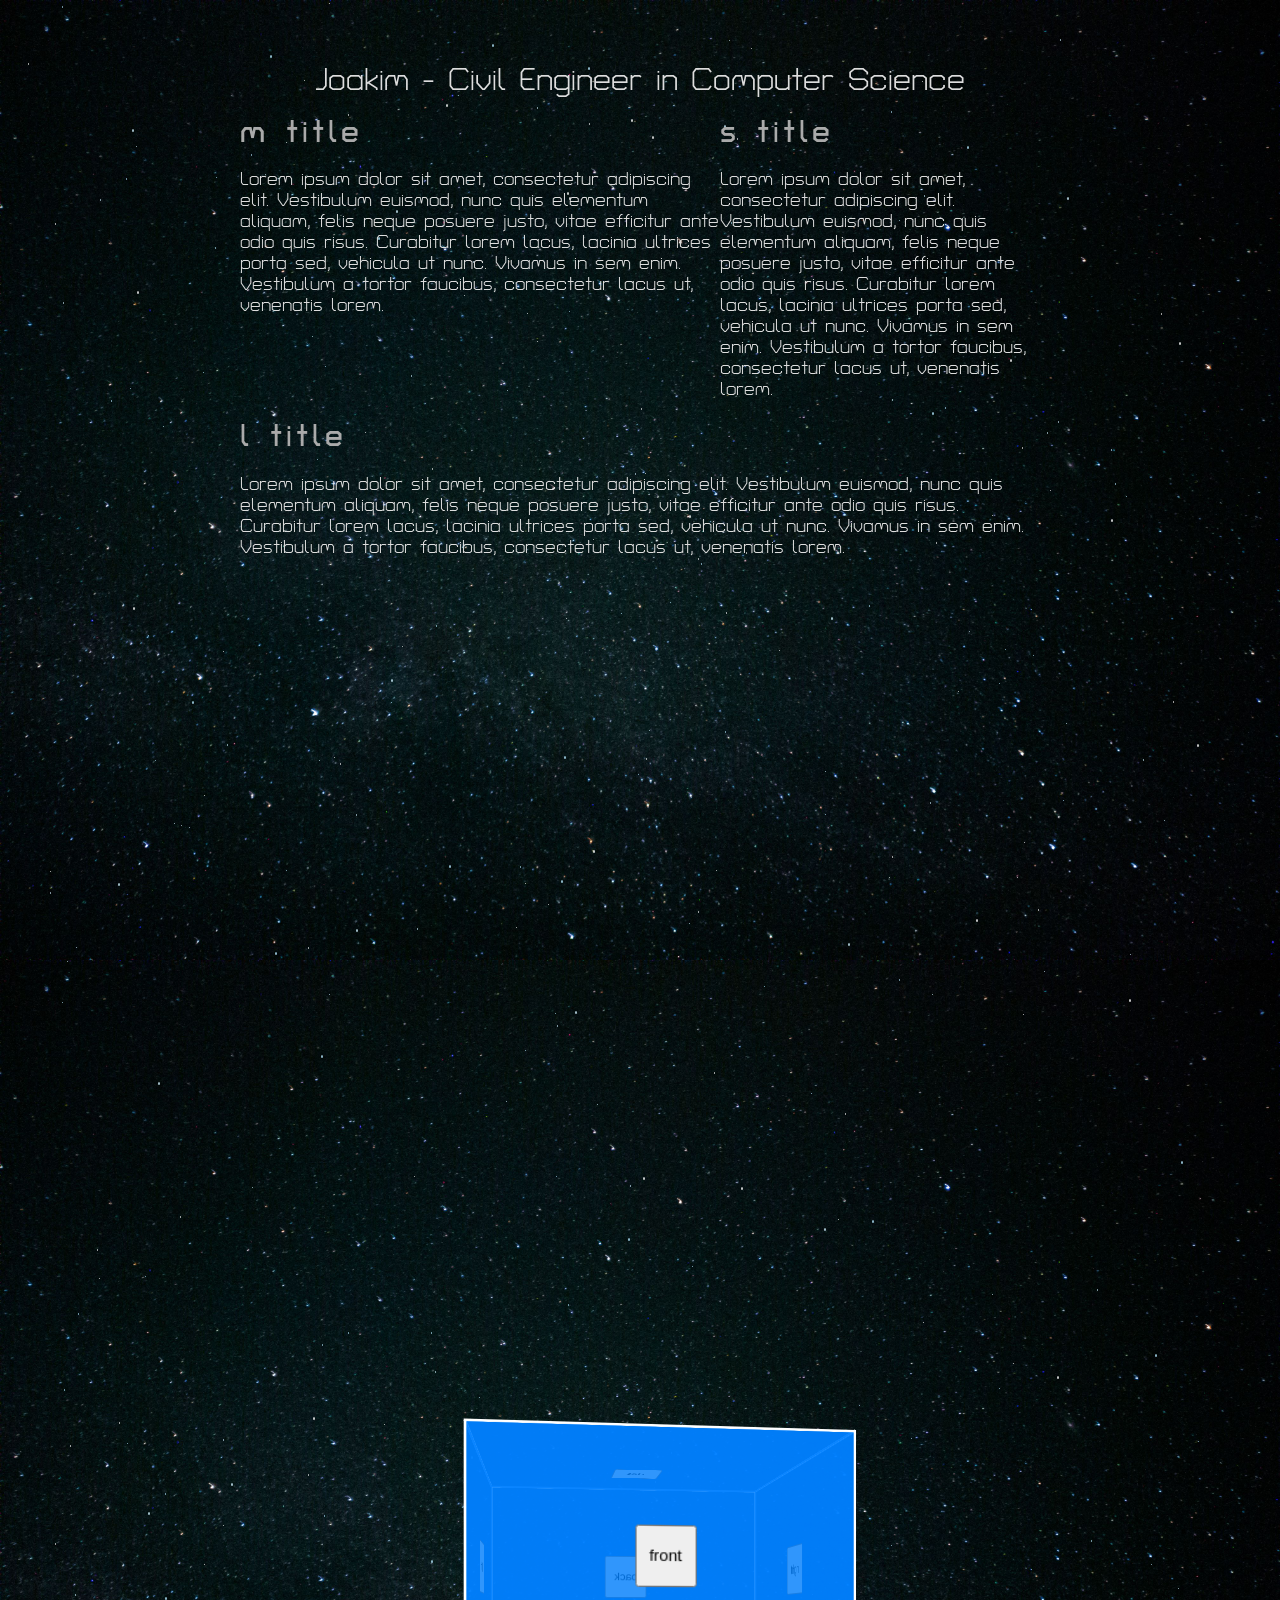
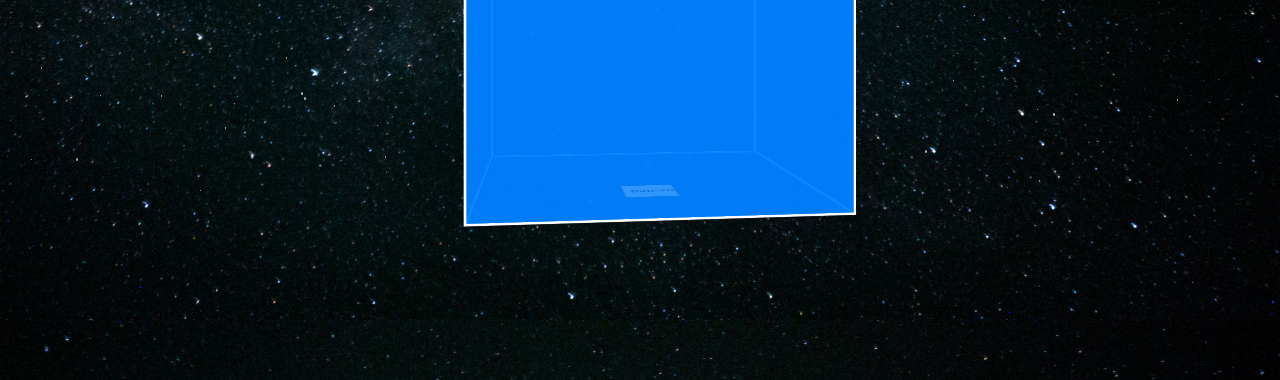
==== commit 581a2b30: "Complete rework" ====
--- a/index.html
+++ b/index.html
@@ -1,52 +1,34 @@
-<!DOCTYPE html>
+<!doctype html>
 <html>
-<head>
+  <head>
+    <link rel="stylesheet" href="index.css" />
+    <link rel="stylesheet" href="components/stars/stars.css" />
+    <link
+      rel="stylesheet"
+      href="components/information_panel/information_panel.css"
+    />
+    <link rel="stylesheet" href="components/cube/cube.css" />
+
+    <link rel="preconnect" href="https://fonts.googleapis.com" />
+    <link rel="preconnect" href="https://fonts.gstatic.com" crossorigin />
+    <link
+      href="https://fonts.googleapis.com/css2?family=Turret+Road:wght@200;300;400;500;700;800&display=swap"
+      rel="stylesheet"
+    />
+    <meta name="viewport" content="width=device-width, initial-scale=1.0" />
+
     <script src="index.js"></script>
-    <link rel="stylesheet" href="index.css">
-    <link rel="preconnect" href="https://fonts.googleapis.com">
-    <link rel="preconnect" href="https://fonts.gstatic.com" crossorigin>
-    <link href="https://fonts.googleapis.com/css2?family=Turret+Road:wght@200;300;400;500;700;800&display=swap" rel="stylesheet">
-    <meta name="viewport" content="width=device-width, initial-scale=1.0">
-</head>
+    <script src="components/stars/stars.js"></script>
+    <script src="components/information_panel/information_panel.js"></script>
+    <script src="components/cube/cube.js"></script>
+  </head>
 
-<body style="margin: 0;">
+  <body style="margin: 0">
     <div class="space">
-        <div class="space-title">
-            <h1>Jovali</h1>
-        </div>
+      <div id="stars_background"></div>
+      <div id="information_panel"></div>
 
-        <div class="cube-scene">
-            <div class="cube">
-                <div class="face front"><img class="cube-img" src="assets/Elin1.jpg"></img></div>
-                <div class="face back"><img class="cube-img" src="assets/Elin2.jpg"></img></div>
-                <div class="face right"><img class="cube-img" src="assets/Elin3.jpg"></img></div>
-                <div class="face left"><img class="cube-img" src="assets/Elin4.jpg"></img></div>
-                <div class="face top"><img class="cube-img" src="assets/Elin5.jpg"></img></div>
-                <div class="face bottom"><img class="cube-img" src="assets/Elin6.jpg"></img></div>
-            </div>
-        </div>
-
-        <img class="meteor meteor0" src="assets/meteorite-cellshade.png"></img>
-        <img class="meteor meteor1" src="assets/meteorite-cellshade.png"></img>
-        <img class="meteor meteor2" src="assets/meteorite-cellshade.png"></img>
-        <img class="meteor meteor3" src="assets/meteorite-cellshade.png"></img>
-        <!--<img class="planet" src="assets/exoplanet.png"></img>-->
-        
-        <div class="white-card-wrapper">
-            <div class="white-card-container">
-                <div class="white-card-banderoller">
-                    <h2 class="marquee">
-                        <span>Unique Creations &nbsp; Efficient Design &nbsp; Impressive Results &nbsp;</span>
-                    </h2>
-                    <h2 class="marquee marquee2">
-                        <span>Unique Creations &nbsp; Efficient Design &nbsp; Impressive Results &nbsp;</span>
-                    </h2>
-                </div>
-                <div class="white-card"></div>
-            </div>
-        </div>
+      <div id="cube_scene"></div>
     </div>
-    <div class="transition-gradient"></div>
-
-</body>
+  </body>
 </html>
--- a/index.css
+++ b/index.css
@@ -1,196 +1,64 @@
 :root {
-    --light-grey: #dddddd;
-    --medium-grey: #aaaaaa;
-    --cube-side-length: 30vh;
-    --cube-z-offset: calc(var(--cube-side-length)/2);
+  --light-grey: #dddddd;
+  --medium-grey: #aaaaaa;
+  --cube-side-length: 35vh;
+  --cube-z-offset: calc(var(--cube-side-length)/2);
 }
 
 body {
-    display: block;
+  display: block;
+}
+
+p {
+  color: var(--light-grey);
+  font-family: "Turret Road", sans-serif;
 }
 
 h1 {
-    color: var(--light-grey);
-    font-family: "Turret Road", sans-serif;
-    font-weight: 700;
-    font-style: normal;
-    letter-spacing: 4px;
-    font-size: 4rem;
-    margin: 0;
+  color: var(--light-grey);
+  font-family: "Turret Road", sans-serif;
+  font-weight: 700;
+  font-style: normal;
+  letter-spacing: 4px;
+  font-size: 4rem;
+  margin: 0;
 }
 
 h2 {
-    color: var(--medium-grey);
-    font-family: "Turret Road", sans-serif;
-    font-weight: 700;
-    font-style: normal;
-    letter-spacing: 4px;
-    font-size: 2rem;
-    margin: 0;
+  color: var(--medium-grey);
+  font-family: "Turret Road", sans-serif;
+  font-weight: 700;
+  font-style: normal;
+  letter-spacing: 4px;
+  font-size: 2rem;
+  margin: 0;
 }
 
 .space {
-    display: flex;
-    height: 1000vh;
-    width: 100%;
-    background-color: black;
+  display: block;
+  position: relative;
+  /*height: 200vh;*/
+  width: 100%;
+  background-color: black;
+  background-image: url("assets/night_sky_1.jpg");
+  background-size: 100% auto;
+  background-position: center top;
+  background-repeat: repeat-y;
 }
 
-.space-title {
-    position: fixed;
-    margin-top: 0;
-    transform: translateX(-25vw);
-    cursor: default;
-    z-index: 100;
+#information_panel {
+  display: flex;
+  justify-content: center;
+  width: 100%;
+  position: relative;
+  z-index: 10;
+  /*background-color: rgba(100, 100, 100, 0.2);*/
+  height: 180vh;
 }
 
-.meteor {
-    position: fixed;
-    width: 200px;
-    height: 200px;
-    border-radius: 50%;
+#cube_scene {
+  top: 180vh;
+  height: 40vh;
+  width: 100%;
+  /*background-color: rgba(100, 200, 100, 0.4);*/
 }
-
-.planet {
-    position: fixed;
-    width: 300px;
-    height: 300px;
-    top: 50%;
-    left: 50%;
-    transform: translate(-50%, -50%);
-    animation: planetSpin 15s infinite linear;
-}
-
-@keyframes planetSpin {
-    0%   { transform: translate(-50%, -50%) rotate(0deg) rotate(0deg); }
-    100% { transform: translate(-50%, -50%) rotate(360deg) rotate(360deg); }
-}
-
-.white-card-wrapper {
-    z-index: 3;
-    display: flex;
-    justify-content: center;
-    align-items: center;
-    position: absolute;
-    top: 90vh;
-    width: 100%;
-    left: 0;
-    overflow: hidden;
-}
-
-.white-card-container {
-    display: flex;
-    height: auto;
-    width: 110vw;
-    flex-direction: column;
-    transform: skewY(-10deg);
-    transform-origin: center, center;
-    will-change: transform;
-}
-
-.white-card {
-    height: 200vh;
-    width: 100%;
-    background-color: white;
-    opacity: 75%;
-}
-
-/* --------- Banderoller Start --------- */  
-.white-card-banderoller {
-    height: 100px;
-    width: 100%;
-    background-color: var(--light-grey);
-    overflow: hidden;
-    position: relative;
-}
-
-.marquee {
-    width: 100%;
-    display: inline-block;
-    white-space: nowrap;
-    position: absolute;
-    will-change: transform;
-    overflow: hidden;
-}
-
-.marquee span {
-    display: inline-block;
-    font-size: 2rem;
-    color: var(--medium-grey);
-    font-family: "Turret Road", sans-serif;
-    font-weight: 700;
-    font-style: normal;
-    letter-spacing: 4px;
-    margin-top: 10px;
-    padding-left: 100%;
-    animation: marquee  8s linear infinite;
-}
-
-.marquee2 span {
-    animation-delay: 4s;
-}
-
-@keyframes marquee {
-    0% {
-        transform: translate(0, 0);
-    }
-    100% {
-        transform: translate(-100%, 0);
-    }
-}
-/* --------- Banderoller End --------- */  
-
-.transition-gradient {
-    height: 500px;
-    width: 100%;
-    background: linear-gradient(to bottom, black, white 100%);
-}
-
-
-/* --------- Cube Start --------- */  
-.cube-scene {
-    width: var(--cube-side-length);
-    height: var(--cube-side-length);
-    perspective: 800px;
-    position: fixed;
-    top: 40%;
-    left: 50%;
-    transform: translate(-50%, -50%);
-    z-index: 2;
-}
-
-.cube {
-    width: 100%;
-    height: 100%;
-    position: relative;
-    transform-style: preserve-3d;
-    transform: rotateX(-45deg) rotateY(45deg);
-    will-change: transform;
-    transition: transform 0.2s ease-out;
-}
-
-.face {
-    position: absolute;
-    width: var(--cube-side-length);
-    height: var(--cube-side-length);
-    background: rgba(0, 128, 255, 0.8);
-    border: 2px solid #fff;
-    font-size: 24px;
-    text-align: center;
-    line-height: 200px;
-    cursor: pointer;
-}
-
-.cube-img {
-    width: 100%;
-    height: 100%;
-}
-
-.front  { transform: rotateY(  0deg) translateZ(var(--cube-z-offset)); }
-.back   { transform: rotateY(180deg) translateZ(var(--cube-z-offset)); }
-.right  { transform: rotateY( 90deg) translateZ(var(--cube-z-offset)); }
-.left   { transform: rotateY(-90deg) translateZ(var(--cube-z-offset)); }
-.top    { transform: rotateX( 90deg) translateZ(var(--cube-z-offset)); }
-.bottom { transform: rotateX(-90deg) translateZ(var(--cube-z-offset)); }
-/* --------- Cube End --------- */  
-
--- a/components/stars/stars.css
+++ b/components/stars/stars.css
@@ -0,0 +1,67 @@
+#grid_container {
+	display: block;
+	position: absolute;
+	width: 100%;
+	height: 100%;
+	/*background-color: red;*/
+}
+
+#star_grid {
+	display: grid;
+	/*background-color: rgba(111, 111, 111, 0.3);*/
+}
+
+.cell {
+	width: 100%;
+	height: 100%;
+	position: relative;
+	/*border-style: solid;
+	border-color: white;
+	border-width: 1px;*/
+}
+
+.star {
+	position: absolute;
+	border-radius: 50%;
+	/*box-shadow:
+		-2px -2px 5px rgba(255, 255, 255, 0.7),
+		-4px -4px 10px rgba(155, 255, 255, 0.55),
+		-6px -6px 15px rgba(195, 255, 255, 0.4);*/
+	animation-name: twinkle;
+	animation-timing-function: ease-in-out;
+	animation-iteration-count: infinite;
+}
+
+.l-star {
+	height: 3px;
+	width: 2px;
+}
+
+.m-star {
+	height: 2px;
+	width: 1px;
+}
+
+.s-star {
+	height: 1px;
+	width: 1px;
+}
+
+@keyframes twinkle {
+	0%,
+	100% {
+		opacity: 0.6;
+		box-shadow:
+			-2px -2px 5px rgba(255, 255, 255, 0.3),
+			-4px -4px 10px rgba(155, 255, 255, 0.25),
+			-6px -6px 10px rgba(195, 255, 255, 0.1);
+	}
+
+	50% {
+		opacity: 1;
+		box-shadow:
+			-2px -2px 5px rgba(255, 255, 255, 0.9),
+			-4px -4px 10px rgba(155, 255, 255, 0.75),
+			-6px -6px 10px 1px rgba(195, 255, 255, 0.5);
+	}
+}
--- a/components/information_panel/information_panel.css
+++ b/components/information_panel/information_panel.css
@@ -0,0 +1,115 @@
+:root {
+  --info-animation-duration: 2s;
+  --info-animation-delay: 0.5s;
+}
+
+.info_background_container {
+  display: block;
+  position: sticky;
+  top: 5%;
+  width: 800px;
+  height: 800px;
+  /*background-color: rgba(212, 180, 131, 0.1);*/
+  overflow: hidden;
+}
+
+.info_title_container {
+  display: flex;
+  width: 100%;
+  height: 70px;
+  align-items: center;
+  justify-content: center;
+  /*background-color: rgba(14, 19, 31, 0.1);*/
+}
+
+.info_title_text {
+  margin: 0;
+  text-align: center;
+  font-size: 2rem;
+}
+
+.info_layer_container {
+  position: relative;
+  width: 100%;
+  height: 100%;
+}
+.info_text_layer1,
+.info_text_layer2 {
+  position: absolute;
+  top: 0;
+  left: 0;
+
+  display: flex;
+  flex-wrap: wrap;
+
+  font-size: 1.2rem;
+
+  mask-image: linear-gradient(
+    -3deg,
+    transparent 0%,
+    transparent 25%,
+    black 30%,
+    black 70%,
+    transparent 75%,
+    transparent 100%
+  );
+
+  mask-size: 400% 400%;
+  mask-position: 50% 50%;
+  mask-repeat: no-repeat;
+
+  /*background-color: rgba(116, 189, 194, 0.2); */
+}
+.info_text_layer1,
+.info_text_layer2 {
+  mask-position: 100% 100%;
+}
+
+.itl_fade_out {
+  animation: fadeOut var(--info-animation-duration) linear forwards;
+}
+
+.itl_fade_in {
+  animation: fadeIn var(--info-animation-duration) linear
+    var(--info-animation-delay) forwards;
+}
+
+.itl_hidden {
+  mask-position: 0% 0%;
+}
+
+.itl_visible {
+  mask-position: 50% 50%;
+}
+
+@keyframes fadeOut {
+  from {
+    mask-position: 50% 50%;
+  }
+
+  to {
+    mask-position: 0% 0%;
+  }
+}
+
+@keyframes fadeIn {
+  from {
+    mask-position: 100% 100%;
+  }
+
+  to {
+    mask-position: 50% 50%;
+  }
+}
+
+.info_text_container_m {
+  width: 60%;
+}
+
+.info_text_container_s {
+  width: 40%;
+}
+
+.info_text_container_l {
+  width: 100%;
+}
--- a/components/cube/cube.css
+++ b/components/cube/cube.css
@@ -0,0 +1,65 @@
+.cube_container {
+  width: var(--cube-side-length);
+  height: var(--cube-side-length);
+  perspective: 800px;
+  position: relative;
+  left: 50%;
+  transform: translate(-50%, -50%);
+  z-index: 20;
+}
+
+.cube {
+  width: 100%;
+  height: 100%;
+  position: sticky;
+  transform-style: preserve-3d;
+  transform: rotateX(-45deg) rotateY(45deg);
+  will-change: transform;
+  transition: transform 0.2s ease-out;
+}
+
+.face {
+  position: absolute;
+  width: var(--cube-side-length);
+  height: var(--cube-side-length);
+  background: rgba(0, 128, 255, 0.8);
+  border: 2px solid #fff;
+  font-size: 24px;
+  text-align: center;
+  line-height: 200px;
+  cursor: pointer;
+}
+
+.cube-img {
+  width: 100%;
+  height: 100%;
+}
+
+.front {
+  transform: rotateY(0deg) translateZ(var(--cube-z-offset));
+}
+
+.back {
+  transform: rotateY(180deg) translateZ(var(--cube-z-offset));
+}
+
+.right {
+  transform: rotateY(90deg) translateZ(var(--cube-z-offset));
+}
+
+.left {
+  transform: rotateY(-90deg) translateZ(var(--cube-z-offset));
+}
+
+.top {
+  transform: rotateX(90deg) translateZ(var(--cube-z-offset));
+}
+
+.bottom {
+  transform: rotateX(-90deg) translateZ(var(--cube-z-offset));
+}
+
+.cube_button {
+  width: 50px;
+  height: 50px;
+}
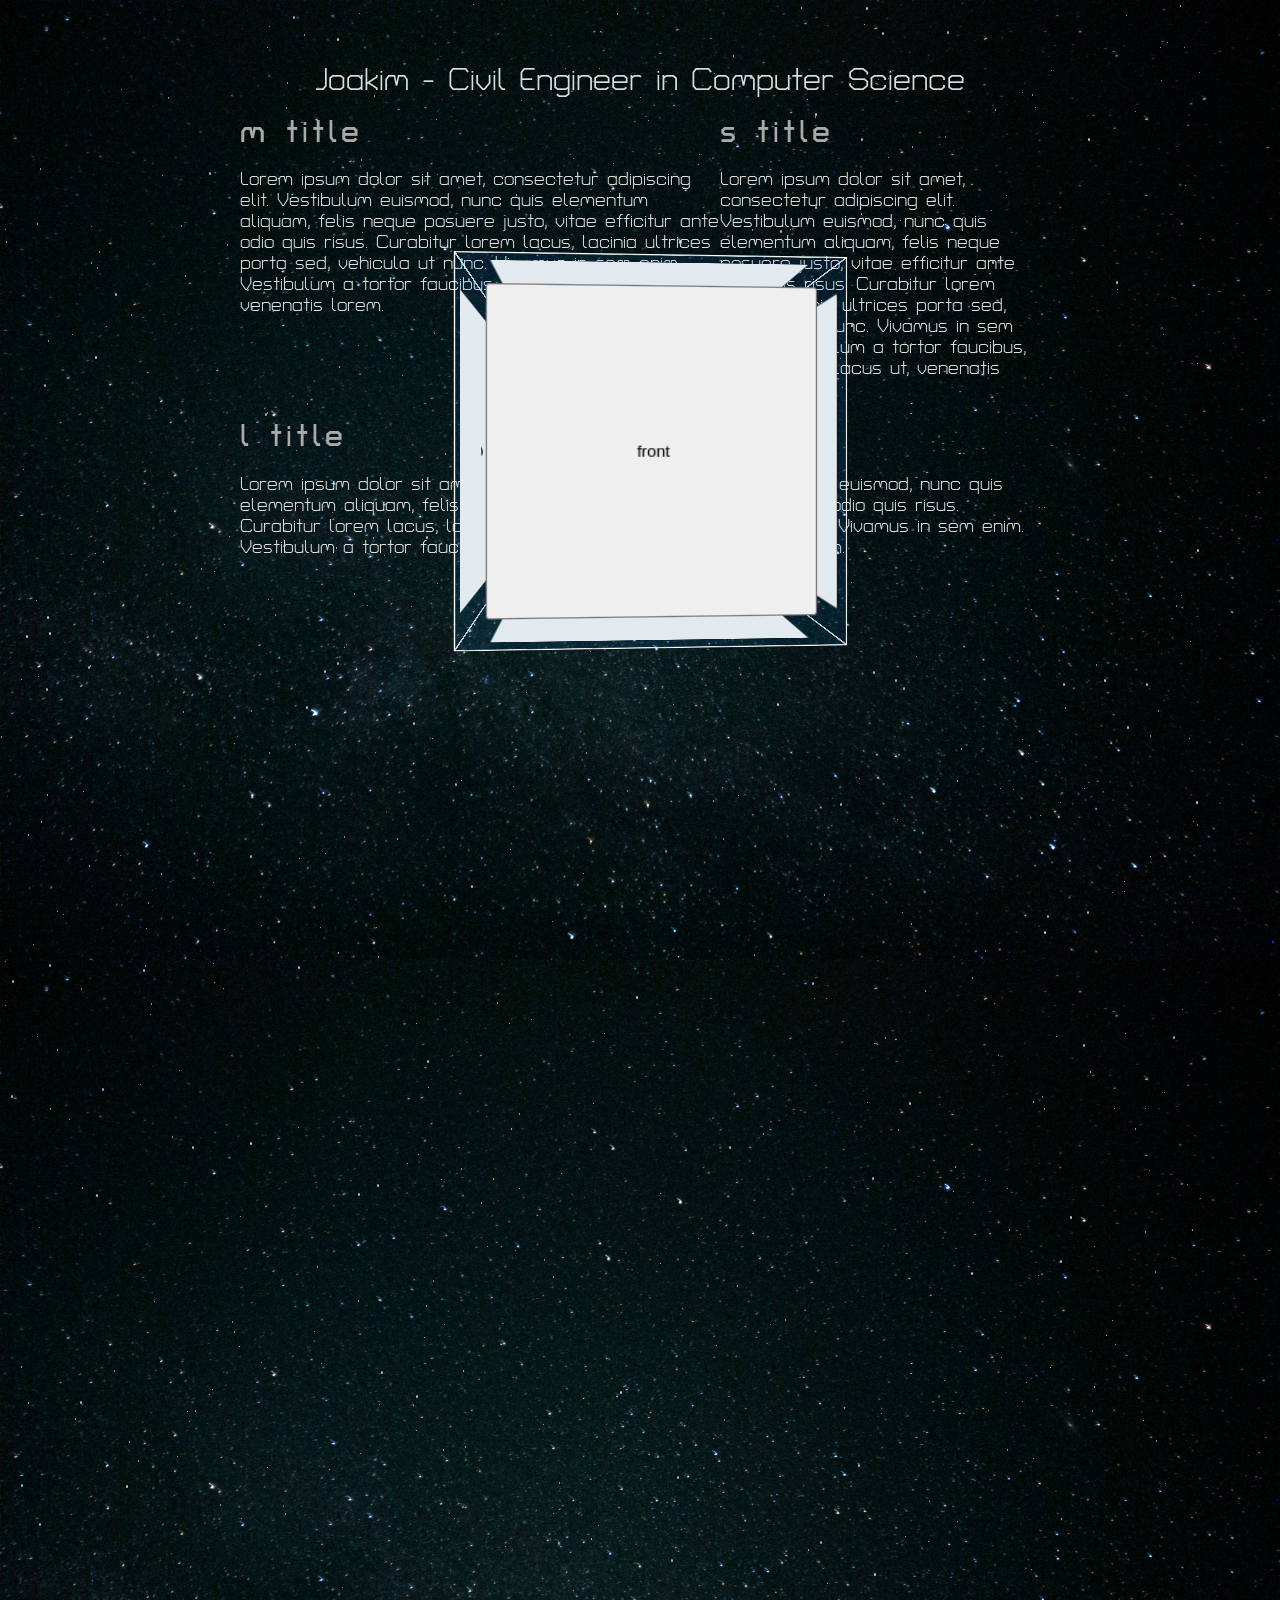
==== commit bf4b87ed: "Project panel implemented with cube trigger" ====
--- a/index.html
+++ b/index.html
@@ -1,34 +1,35 @@
 <!doctype html>
 <html>
-  <head>
-    <link rel="stylesheet" href="index.css" />
-    <link rel="stylesheet" href="components/stars/stars.css" />
-    <link
-      rel="stylesheet"
-      href="components/information_panel/information_panel.css"
-    />
-    <link rel="stylesheet" href="components/cube/cube.css" />
+	<head>
+		<link rel="stylesheet" href="index.css" />
+		<link rel="stylesheet" href="components/stars/stars.css" />
+		<link rel="stylesheet" href="components/information_panel/information_panel.css" />
+		<link rel="stylesheet" href="components/cube/cube.css" />
+        <link rel="stylesheet" href="components/project_panel/project_panel.css" />
 
-    <link rel="preconnect" href="https://fonts.googleapis.com" />
-    <link rel="preconnect" href="https://fonts.gstatic.com" crossorigin />
-    <link
-      href="https://fonts.googleapis.com/css2?family=Turret+Road:wght@200;300;400;500;700;800&display=swap"
-      rel="stylesheet"
-    />
-    <meta name="viewport" content="width=device-width, initial-scale=1.0" />
+		<link rel="preconnect" href="https://fonts.googleapis.com" />
+		<link rel="preconnect" href="https://fonts.gstatic.com" crossorigin />
+		<link
+			href="https://fonts.googleapis.com/css2?family=Turret+Road:wght@200;300;400;500;700;800&display=swap"
+			rel="stylesheet"
+		/>
+		<meta name="viewport" content="width=device-width, initial-scale=1.0" />
 
-    <script src="index.js"></script>
-    <script src="components/stars/stars.js"></script>
-    <script src="components/information_panel/information_panel.js"></script>
-    <script src="components/cube/cube.js"></script>
-  </head>
+		<script src="index.js"></script>
+		<script src="components/stars/stars.js"></script>
+		<script src="components/information_panel/information_panel.js"></script>
+		<script src="components/cube/cube.js"></script>
+		<script src="components/project_panel/project_panel.js"></script>
+	</head>
 
-  <body style="margin: 0">
-    <div class="space">
-      <div id="stars_background"></div>
-      <div id="information_panel"></div>
+	<body style="margin: 0">
+		<div class="space" id="space">
+			<div id="stars_background"></div>
+			<div id="information_panel"></div>
 
-      <div id="cube_scene"></div>
-    </div>
-  </body>
+			<div id="cube_scene"></div>
+
+			<div id="project_panel"></div>
+		</div>
+	</body>
 </html>
--- a/index.css
+++ b/index.css
@@ -1,64 +1,73 @@
 :root {
-  --light-grey: #dddddd;
-  --medium-grey: #aaaaaa;
-  --cube-side-length: 35vh;
-  --cube-z-offset: calc(var(--cube-side-length)/2);
+	--light-grey: #dddddd;
+	--medium-grey: #aaaaaa;
+	--cube-side-length: 35vh;
+	--cube-z-offset: calc(var(--cube-side-length)/2);
 }
 
 body {
-  display: block;
+	display: block;
 }
 
 p {
-  color: var(--light-grey);
-  font-family: "Turret Road", sans-serif;
+	color: var(--light-grey);
+	font-family: "Turret Road", sans-serif;
 }
 
 h1 {
-  color: var(--light-grey);
-  font-family: "Turret Road", sans-serif;
-  font-weight: 700;
-  font-style: normal;
-  letter-spacing: 4px;
-  font-size: 4rem;
-  margin: 0;
+	color: var(--light-grey);
+	font-family: "Turret Road", sans-serif;
+	font-weight: 700;
+	font-style: normal;
+	letter-spacing: 4px;
+	font-size: 4rem;
+	margin: 0;
 }
 
 h2 {
-  color: var(--medium-grey);
-  font-family: "Turret Road", sans-serif;
-  font-weight: 700;
-  font-style: normal;
-  letter-spacing: 4px;
-  font-size: 2rem;
-  margin: 0;
+	color: var(--medium-grey);
+	font-family: "Turret Road", sans-serif;
+	font-weight: 700;
+	font-style: normal;
+	letter-spacing: 4px;
+	font-size: 2rem;
+	margin: 0;
 }
 
 .space {
-  display: block;
-  position: relative;
-  /*height: 200vh;*/
-  width: 100%;
-  background-color: black;
-  background-image: url("assets/night_sky_1.jpg");
-  background-size: 100% auto;
-  background-position: center top;
-  background-repeat: repeat-y;
+	display: block;
+	position: relative;
+	/*height: 200vh;*/
+	width: 100%;
+	background-color: black;
+	background-image: url("assets/night_sky_1.jpg");
+	background-size: 100% auto;
+	background-position: center top;
+	background-repeat: repeat-y;
 }
 
 #information_panel {
-  display: flex;
-  justify-content: center;
-  width: 100%;
-  position: relative;
-  z-index: 10;
-  /*background-color: rgba(100, 100, 100, 0.2);*/
-  height: 180vh;
+	display: flex;
+	justify-content: center;
+	width: 100%;
+	position: relative;
+	z-index: 10;
+	/*background-color: rgba(100, 100, 100, 0.2);*/
+	height: 180vh;
 }
 
 #cube_scene {
-  top: 180vh;
-  height: 40vh;
-  width: 100%;
-  /*background-color: rgba(100, 200, 100, 0.4);*/
+	position: absolute;
+	top: 50vh;
+	height: 40vh;
+	width: 100%;
+	/*background-color: rgba(100, 200, 100, 0.4);*/
 }
+
+#project_panel {
+	position: fixed;
+	top: 50vh;
+    left: 50%;
+    translate: -50% -50%;
+    z-index: 20;
+}
--- a/components/cube/cube.css
+++ b/components/cube/cube.css
@@ -1,65 +1,74 @@
 .cube_container {
-  width: var(--cube-side-length);
-  height: var(--cube-side-length);
-  perspective: 800px;
-  position: relative;
-  left: 50%;
-  transform: translate(-50%, -50%);
-  z-index: 20;
+	width: var(--cube-side-length);
+	height: var(--cube-side-length);
+	perspective: 800px;
+	position: relative;
+	left: 50%;
+	transform: translate(-50%, -50%);
+	z-index: 20;
 }
 
 .cube {
-  width: 100%;
-  height: 100%;
-  position: sticky;
-  transform-style: preserve-3d;
-  transform: rotateX(-45deg) rotateY(45deg);
-  will-change: transform;
-  transition: transform 0.2s ease-out;
+	width: 100%;
+	height: 100%;
+	position: sticky;
+	transform-style: preserve-3d;
+	transform: rotateX(-45deg) rotateY(45deg);
+	will-change: transform;
+	transition: transform 0.2s ease-out;
 }
 
 .face {
-  position: absolute;
-  width: var(--cube-side-length);
-  height: var(--cube-side-length);
-  background: rgba(0, 128, 255, 0.8);
-  border: 2px solid #fff;
-  font-size: 24px;
-  text-align: center;
-  line-height: 200px;
-  cursor: pointer;
+	position: absolute;
+	width: var(--cube-side-length);
+	height: var(--cube-side-length);
+	background: rgba(0, 128, 255, 0.05);
+	border: 1px solid #fff;
+	font-size: 24px;
+	line-height: 200px;
+	cursor: pointer;
+}
+
+.face_container {
+	display: flex;
+	width: 100%;
+	height: 100%;
+	justify-content: center;
+	align-items: center;
 }
 
 .cube-img {
-  width: 100%;
-  height: 100%;
+	width: 100%;
+	height: 100%;
+}
+
+.cube_button {
+	cursor: pointer;
+	width: 85%;
+	height: 85%;
 }
 
 .front {
-  transform: rotateY(0deg) translateZ(var(--cube-z-offset));
+	transform: rotateY(0deg) translateZ(var(--cube-z-offset));
 }
 
 .back {
-  transform: rotateY(180deg) translateZ(var(--cube-z-offset));
+	transform: rotateY(180deg) translateZ(var(--cube-z-offset));
 }
 
 .right {
-  transform: rotateY(90deg) translateZ(var(--cube-z-offset));
+	transform: rotateY(90deg) translateZ(var(--cube-z-offset));
 }
 
 .left {
-  transform: rotateY(-90deg) translateZ(var(--cube-z-offset));
+	transform: rotateY(-90deg) translateZ(var(--cube-z-offset));
 }
 
 .top {
-  transform: rotateX(90deg) translateZ(var(--cube-z-offset));
+	transform: rotateX(90deg) translateZ(var(--cube-z-offset));
 }
 
 .bottom {
-  transform: rotateX(-90deg) translateZ(var(--cube-z-offset));
+	transform: rotateX(-90deg) translateZ(var(--cube-z-offset));
 }
 
-.cube_button {
-  width: 50px;
-  height: 50px;
-}
--- a/components/project_panel/project_panel.css
+++ b/components/project_panel/project_panel.css
@@ -0,0 +1,128 @@
+.project_panel_container {
+	position: relative;
+	display: flex;
+	flex-wrap: wrap;
+	justify-content: space-between;
+	width: 90vw;
+	height: 80vh;
+	background-color: rgba(0, 0, 0, 0.8);
+	box-shadow: 0px 0px 5vw 5vw rgba(0, 0, 0, 0.8);
+
+	padding: 10px;
+}
+
+.carousel_container {
+	position: relative;
+	width: 65%;
+	height: 100%;
+	display: flex;
+	overflow: hidden;
+	flex-direction: column;
+	align-items: center;
+	border: 2px solid rgba(200, 200, 200, 0.2);
+	border-radius: 5%;
+	padding: 10px;
+}
+
+.carousel_view {
+	position: relative;
+
+	width: 100%;
+	flex: 1;
+
+	overflow: hidden;
+
+	display: flex;
+	align-items: center;
+	justify-content: center;
+}
+
+.carousel_track {
+	width: 100%;
+	height: 100%;
+	margin: 0;
+	padding: 0;
+	display: flex;
+	list-style: none;
+	transition: transform 0.4s ease;
+}
+
+.carousel_track li {
+	flex: 0 0 100%;
+	height: 100%;
+	display: flex;
+	align-items: center;
+	justify-content: center;
+	padding: 0;
+	margin: 0;
+
+	border-radius: 10px;
+}
+
+.carousel_track img {
+	display: block;
+	max-width: 100%;
+	max-height: 100%;
+	width: auto;
+	height: auto;
+	object-fit: contain;
+	border-radius: 5%;
+}
+
+.carousel_button {
+	position: absolute;
+	top: 50%;
+	z-index: 2;
+	width: 50px;
+	height: 70px;
+
+	border: none;
+	background: rgba(0, 0, 0, 0.5);
+	border-radius: 10%;
+	color: white;
+
+	font-size: 40px;
+	cursor: pointer;
+}
+
+.carousel_previous {
+	left: 10px;
+	rotate: 180deg;
+	transform: translate(-50%, 50%);
+}
+
+.carousel_next {
+	right: 10px;
+	transform: translate(-50%, -50%);
+}
+
+.information_panel_container {
+	position: relative;
+	width: 30%;
+	height: 100%;
+	display: flex;
+	overflow: hidden;
+	flex-direction: column;
+	align-items: center;
+	border: 2px solid rgba(200, 200, 200, 0.2);
+	border-radius: 5%;
+	padding: 10px;
+}
+
+.ip_top_container {
+	display: flex;
+	padding: 5px;
+	width: 100%;
+	justify-content: space-between;
+	align-items: center;
+}
+
+.close_project_button {
+	width: 50px;
+	height: 50px;
+	border: 0;
+	background-color: rgba(0, 0, 0, 0);
+	color: rgba(200, 200, 200, 200);
+	cursor: pointer;
+	font-size: 2em;
+}
